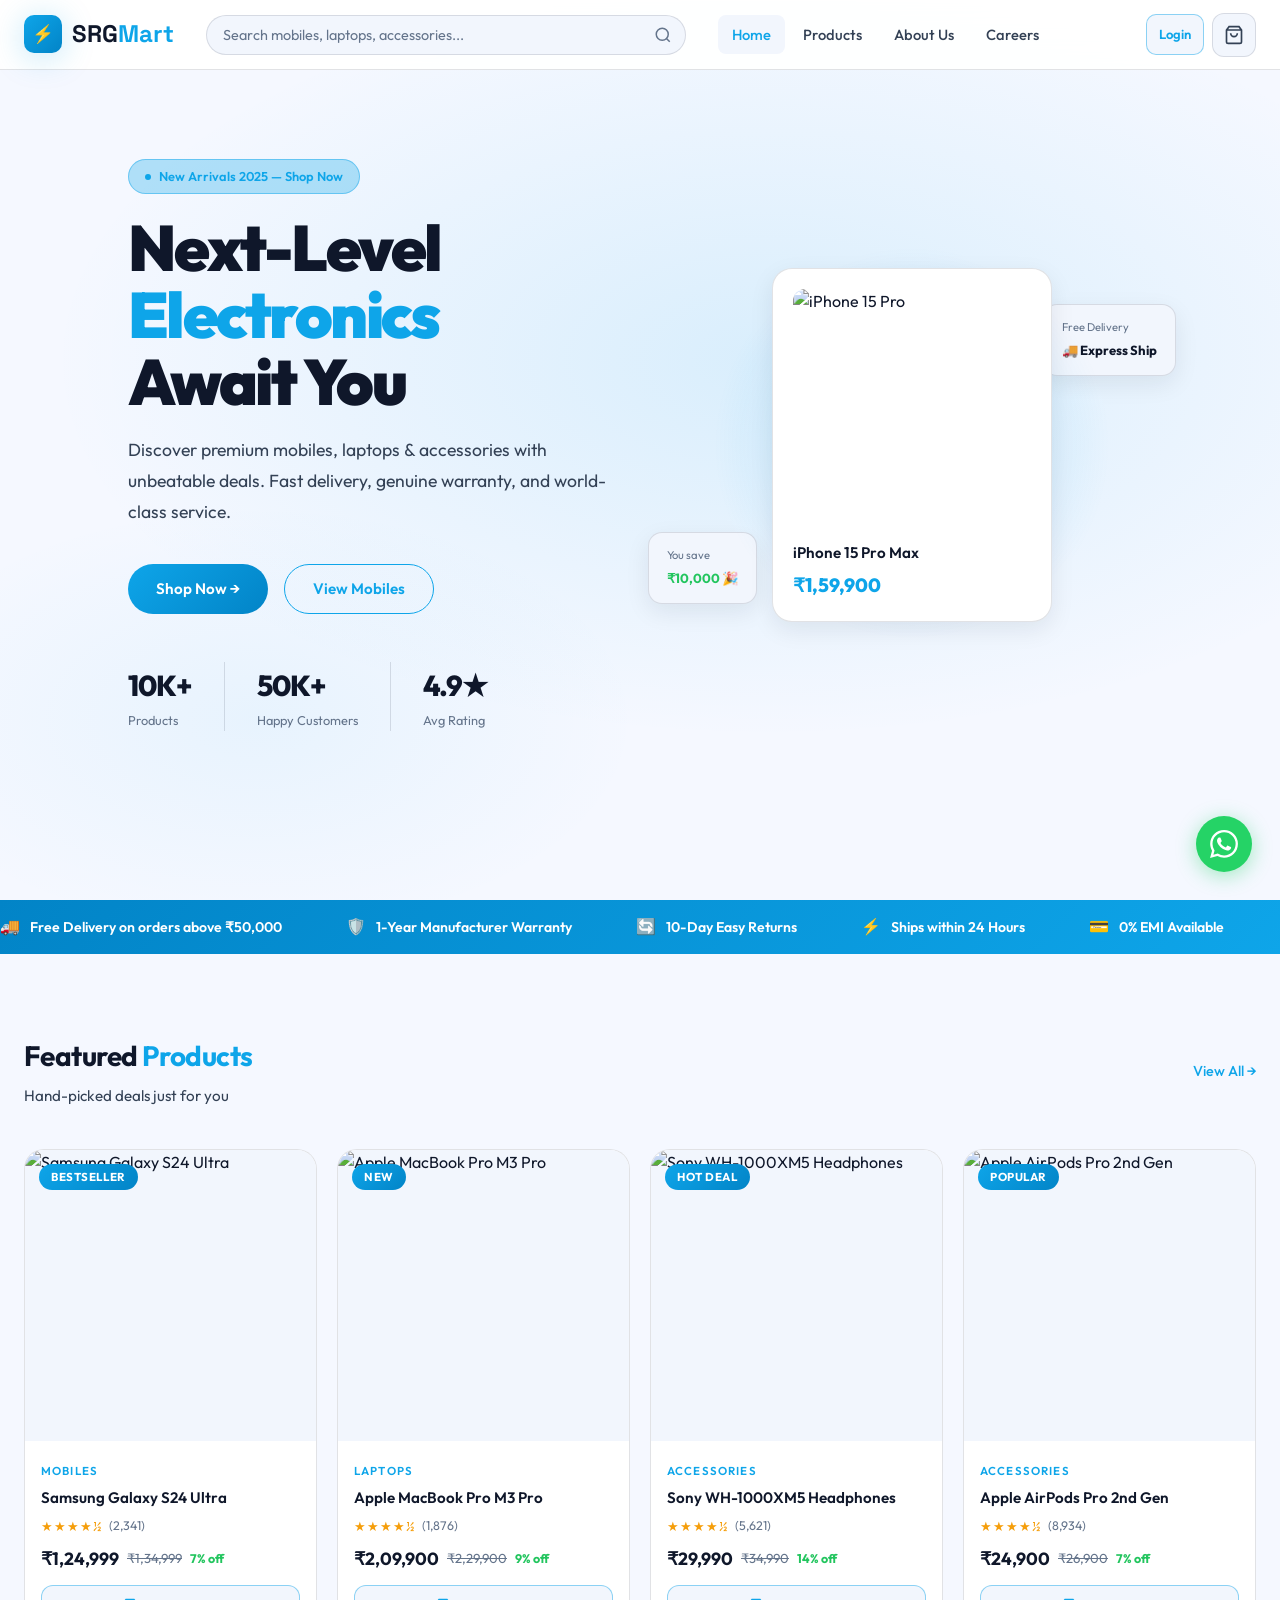
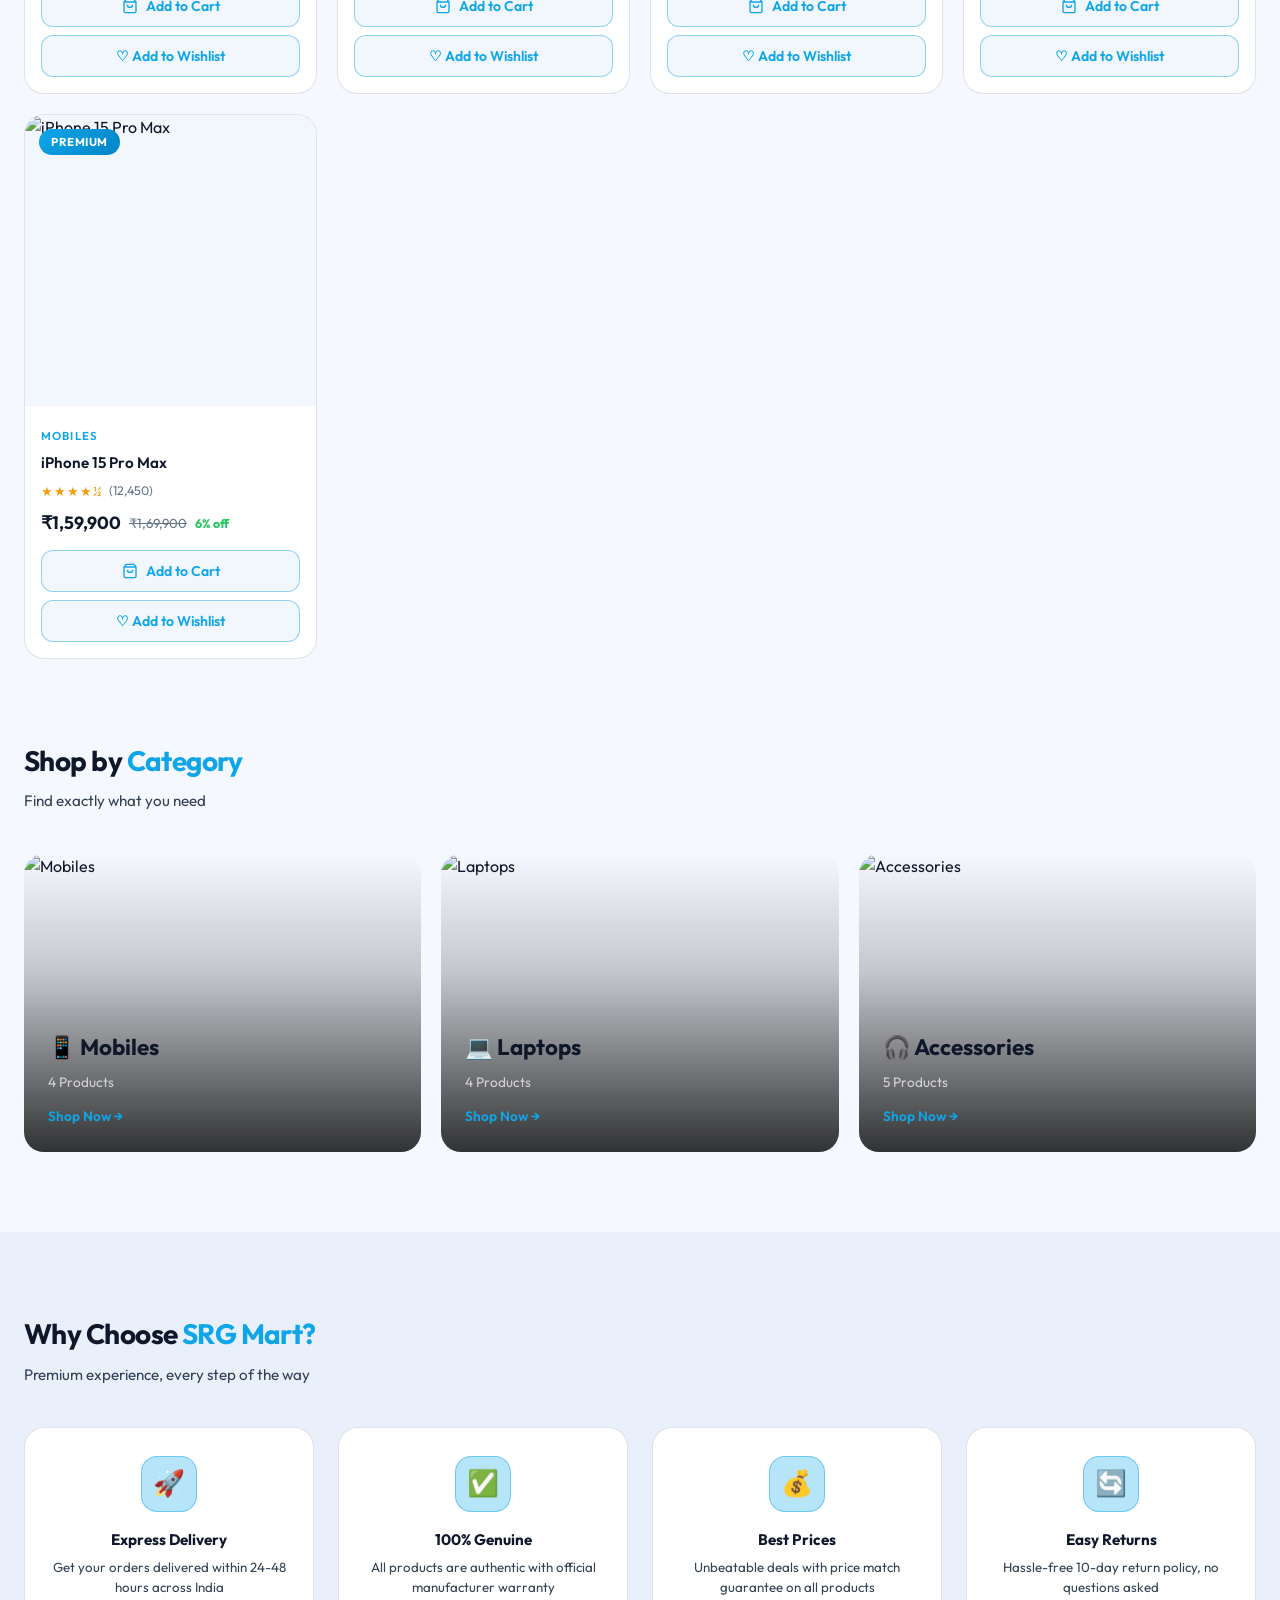
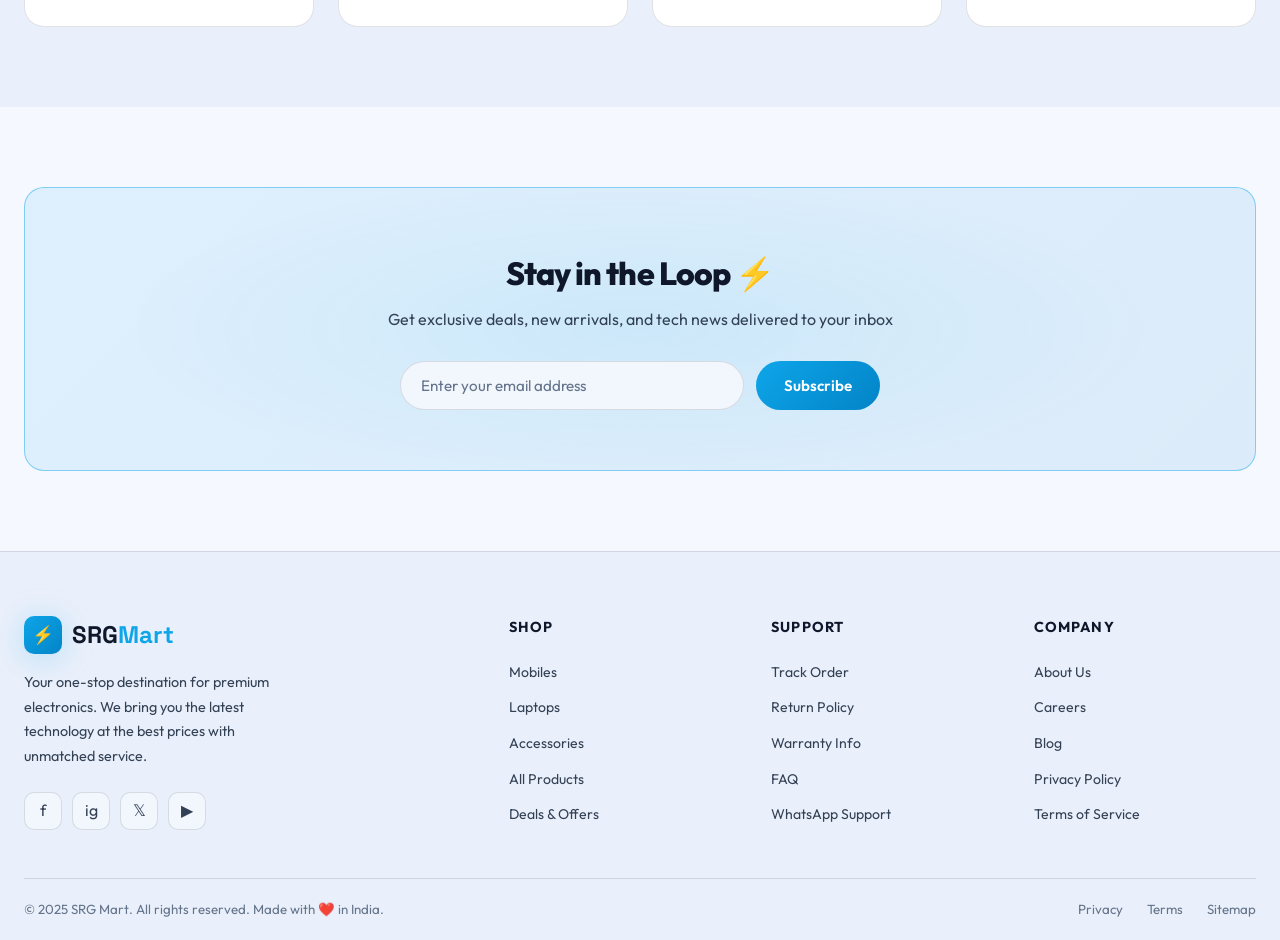
==== index.html @ 5c5db3a0 "Initial commit - SRG Mart e-commerce" ====
<!DOCTYPE html>
<html lang="en">
<head>
  <meta charset="UTF-8" />
  <meta name="viewport" content="width=device-width, initial-scale=1.0" />
  <title>SRG Mart – Premium Electronics Store</title>
  <meta name="description" content="SRG Mart: Shop the latest mobiles, laptops & accessories at unbeatable prices. Premium electronics with free delivery." />
  <link rel="stylesheet" href="css/style.css" />
  <style>
    /* ---- HOME HERO ---- */
    .hero {
      min-height: 100vh;
      display: flex;
      align-items: center;
      position: relative;
      overflow: hidden;
      background: var(--bg-primary);
    }

    .hero-bg {
      position: absolute;
      inset: 0;
      background:
        radial-gradient(ellipse 80% 60% at 60% 40%, rgba(14,165,233,0.12) 0%, transparent 70%),
        radial-gradient(ellipse 50% 40% at 20% 80%, rgba(14,165,233,0.06) 0%, transparent 60%);
    }

    .hero-grid {
      position: absolute;
      inset: 0;
      background-image:
        linear-gradient(rgba(255,255,255,0.02) 1px, transparent 1px),
        linear-gradient(90deg, rgba(255,255,255,0.02) 1px, transparent 1px);
      background-size: 60px 60px;
      mask-image: radial-gradient(ellipse 80% 80% at 50% 50%, black 40%, transparent 100%);
    }

    .hero-content {
      position: relative;
      z-index: 2;
      display: grid;
      grid-template-columns: 1fr 1fr;
      gap: 64px;
      align-items: center;
      padding: var(--nav-height) 0 80px;
    }

    .hero-eyebrow {
      display: inline-flex;
      align-items: center;
      gap: 8px;
      padding: 6px 16px;
      background: var(--accent-glow);
      border: 1px solid var(--border-hover);
      border-radius: 50px;
      font-size: 0.8rem;
      font-weight: 600;
      color: var(--accent);
      margin-bottom: 20px;
      animation: fadeUp 0.6s ease both;
    }

    .hero-eyebrow .dot {
      width: 6px; height: 6px;
      border-radius: 50%;
      background: var(--accent);
      animation: blink 1.5s infinite;
    }

    @keyframes blink {
      0%, 100% { opacity: 1; }
      50% { opacity: 0.3; }
    }

    .hero-title {
      font-size: clamp(2.5rem, 5vw, 4rem);
      font-weight: 900;
      letter-spacing: -0.04em;
      line-height: 1.05;
      margin-bottom: 20px;
      animation: fadeUp 0.6s 0.1s ease both;
    }

    .hero-title .line2 { display: block; color: var(--accent); }

    .hero-description {
      font-size: 1.1rem;
      color: var(--text-secondary);
      line-height: 1.75;
      margin-bottom: 36px;
      max-width: 480px;
      animation: fadeUp 0.6s 0.2s ease both;
    }

    .hero-actions {
      display: flex;
      gap: 16px;
      flex-wrap: wrap;
      animation: fadeUp 0.6s 0.3s ease both;
    }

    .hero-stats {
      display: flex;
      gap: 32px;
      margin-top: 48px;
      animation: fadeUp 0.6s 0.4s ease both;
    }

    .stat { display: flex; flex-direction: column; gap: 2px; }

    .stat-num {
      font-size: 1.8rem;
      font-weight: 800;
      letter-spacing: -0.03em;
      color: var(--text-primary);
    }

    .stat-label { font-size: 0.8rem; color: var(--text-muted); }

    .stat-divider { width: 1px; background: var(--border); }

    /* Hero Visual */
    .hero-visual {
      position: relative;
      display: flex;
      align-items: center;
      justify-content: center;
      animation: fadeUp 0.7s 0.2s ease both;
    }

    .hero-float-card {
      background: var(--bg-card);
      border: 1px solid var(--border);
      border-radius: 20px;
      padding: 20px;
      width: 280px;
      box-shadow: var(--shadow);
      position: relative;
      z-index: 2;
      animation: float 4s ease-in-out infinite;
    }

    @keyframes float {
      0%, 100% { transform: translateY(0); }
      50% { transform: translateY(-12px); }
    }

    .hero-float-card img {
      width: 100%;
      aspect-ratio: 1;
      object-fit: cover;
      border-radius: 12px;
      margin-bottom: 14px;
    }

    .hero-float-card h4 { font-size: 0.95rem; font-weight: 600; margin-bottom: 4px; }
    .hero-float-card .price { font-size: 1.2rem; font-weight: 800; color: var(--accent); }

    .hero-side-card {
      position: absolute;
      background: var(--bg-elevated);
      border: 1px solid var(--border);
      border-radius: 14px;
      padding: 14px 18px;
      font-size: 0.82rem;
      box-shadow: var(--shadow);
      animation: float2 5s ease-in-out infinite;
    }

    @keyframes float2 {
      0%, 100% { transform: translateY(0) rotate(-2deg); }
      50% { transform: translateY(-8px) rotate(-2deg); }
    }

    .hero-side-card.top-right {
      top: 10%;
      right: -24px;
      animation-delay: -2s;
    }

    .hero-side-card.bottom-left {
      bottom: 5%;
      left: -24px;
      animation-delay: -3.5s;
      animation-name: float3;
    }

    @keyframes float3 {
      0%, 100% { transform: translateY(0) rotate(2deg); }
      50% { transform: translateY(-10px) rotate(2deg); }
    }

    .side-card-label { color: var(--text-muted); font-size: 0.7rem; margin-bottom: 3px; }
    .side-card-value { font-weight: 700; color: var(--text-primary); }
    .side-card-value.green { color: var(--success); }

    .hero-glow {
      position: absolute;
      width: 400px; height: 400px;
      border-radius: 50%;
      background: radial-gradient(circle, rgba(14,165,233,0.2) 0%, transparent 70%);
      z-index: 1;
    }

    /* ---- PROMO STRIP ---- */
    .promo-strip {
      background: linear-gradient(135deg, var(--accent-dark), var(--accent));
      padding: 14px 0;
      overflow: hidden;
    }

    .promo-track {
      display: flex;
      gap: 64px;
      width: max-content;
      animation: scroll-promo 25s linear infinite;
    }

    @keyframes scroll-promo {
      from { transform: translateX(0); }
      to { transform: translateX(-50%); }
    }

    .promo-item {
      display: flex;
      align-items: center;
      gap: 10px;
      font-size: 0.88rem;
      font-weight: 600;
      color: #fff;
      white-space: nowrap;
    }

    .promo-item .icon { font-size: 1rem; }

    /* ---- CATEGORIES ---- */
    .categories-grid {
      display: grid;
      grid-template-columns: repeat(3, 1fr);
      gap: 20px;
    }

    .cat-card {
      position: relative;
      border-radius: var(--radius-lg);
      overflow: hidden;
      aspect-ratio: 4/3;
      cursor: pointer;
      transition: var(--transition);
    }

    .cat-card:hover { transform: translateY(-4px); box-shadow: var(--shadow-accent); }

    .cat-card img {
      width: 100%; height: 100%;
      object-fit: cover;
      transition: transform 0.6s ease;
    }

    .cat-card:hover img { transform: scale(1.06); }

    .cat-overlay {
      position: absolute;
      inset: 0;
      background: linear-gradient(to top, rgba(0,0,0,0.8) 0%, rgba(0,0,0,0.2) 60%, transparent 100%);
      display: flex;
      flex-direction: column;
      justify-content: flex-end;
      padding: 24px;
    }

    .cat-name {
      font-size: 1.4rem;
      font-weight: 700;
      margin-bottom: 6px;
    }

    .cat-count {
      font-size: 0.85rem;
      color: rgba(255,255,255,0.7);
      margin-bottom: 12px;
    }

    .cat-link {
      display: inline-flex;
      align-items: center;
      gap: 6px;
      font-size: 0.85rem;
      font-weight: 600;
      color: var(--accent);
    }

    /* ---- WHY CHOOSE US ---- */
    .why-section { background: var(--bg-secondary); }

    .features-grid {
      display: grid;
      grid-template-columns: repeat(4, 1fr);
      gap: 24px;
    }

    .feature-card {
      padding: 28px 24px;
      background: var(--bg-card);
      border: 1px solid var(--border);
      border-radius: var(--radius-lg);
      transition: var(--transition);
      text-align: center;
    }

    .feature-card:hover {
      border-color: var(--border-hover);
      transform: translateY(-4px);
    }

    .feature-icon {
      width: 56px; height: 56px;
      background: var(--accent-glow);
      border: 1px solid var(--border-hover);
      border-radius: 16px;
      display: flex; align-items: center; justify-content: center;
      font-size: 1.6rem;
      margin: 0 auto 16px;
    }

    .feature-title {
      font-size: 0.95rem;
      font-weight: 700;
      margin-bottom: 6px;
    }

    .feature-desc {
      font-size: 0.83rem;
      color: var(--text-secondary);
      line-height: 1.5;
    }

    /* ---- NEWSLETTER ---- */
    .newsletter-section {
      background: linear-gradient(135deg, rgba(14,165,233,0.1) 0%, rgba(2,132,199,0.1) 100%);
      border: 1px solid var(--border-hover);
      border-radius: var(--radius-lg);
      padding: 60px 40px;
      text-align: center;
      position: relative;
      overflow: hidden;
    }

    .newsletter-bg {
      position: absolute;
      inset: 0;
      background: radial-gradient(ellipse 60% 80% at 50% 50%, rgba(14,165,233,0.08) 0%, transparent 70%);
    }

    .newsletter-section h2 {
      font-size: 2rem;
      font-weight: 800;
      letter-spacing: -0.03em;
      margin-bottom: 8px;
      position: relative;
    }

    .newsletter-section p {
      color: var(--text-secondary);
      margin-bottom: 28px;
      position: relative;
    }

    .newsletter-form {
      display: flex;
      gap: 12px;
      max-width: 480px;
      margin: 0 auto;
      position: relative;
    }

    .newsletter-form input {
      flex: 1;
      padding: 14px 20px;
      background: var(--bg-elevated);
      border: 1px solid var(--border);
      border-radius: 50px;
      color: var(--text-primary);
      font-size: 0.95rem;
      transition: border-color var(--transition);
    }

    .newsletter-form input:focus {
      outline: none;
      border-color: var(--accent);
    }

    .newsletter-form input::placeholder { color: var(--text-muted); }

    @media (max-width: 900px) {
      .hero-content { grid-template-columns: 1fr; gap: 48px; text-align: center; }
      .hero-description { margin-inline: auto; }
      .hero-actions { justify-content: center; }
      .hero-stats { justify-content: center; }
      .hero-visual { order: -1; }
      .categories-grid { grid-template-columns: 1fr 1fr; }
      .features-grid { grid-template-columns: 1fr 1fr; }
    }

    @media (max-width: 600px) {
      .categories-grid { grid-template-columns: 1fr; }
      .features-grid { grid-template-columns: 1fr; }
      .newsletter-form { flex-direction: column; }
      .hero-side-card { display: none; }
    }
  </style>
</head>
<body>

  <!-- NAVBAR -->
  <nav class="navbar" id="navbar">
    <div class="nav-container">
      <a href="index.html" class="nav-brand">
        <div class="brand-icon">⚡</div>
        <span class="brand-name">SRG<span>Mart</span></span>
      </a>
      <div class="nav-search">
        <input type="text" placeholder="Search mobiles, laptops, accessories..." id="search-input" />
        <button class="search-btn">
          <svg width="18" height="18" fill="none" stroke="currentColor" stroke-width="2" viewBox="0 0 24 24"><circle cx="11" cy="11" r="8"/><path d="m21 21-4.35-4.35"/></svg>
        </button>
      </div>
      <nav class="nav-menu" id="nav-menu">
        <a href="index.html" class="nav-link active">Home</a>
        <a href="pages/products.html" class="nav-link">Products</a>
        <a href="pages/about.html" class="nav-link">About Us</a>
        <a href="pages/careers.html" class="nav-link">Careers</a>
      </nav>
      <div class="nav-actions">
        <a href="pages/cart.html" class="cart-icon-wrap" title="Cart">
          <svg width="20" height="20" fill="none" stroke="currentColor" stroke-width="2" viewBox="0 0 24 24"><path d="M6 2L3 6v14a2 2 0 002 2h14a2 2 0 002-2V6l-3-4zM3 6h18M16 10a4 4 0 01-8 0"/></svg>
          <span class="cart-badge">0</span>
        </a>
        <button class="mobile-menu-toggle" id="menu-toggle">
          <span></span><span></span><span></span>
        </button>
      </div>
    </div>
  </nav>

  <main>
    <!-- HERO -->
    <section class="hero">
      <div class="hero-bg"></div>
      <div class="hero-grid"></div>
      <div class="container">
        <div class="hero-content">
          <div class="hero-left">
            <div class="hero-eyebrow">
              <div class="dot"></div>
              New Arrivals 2025 — Shop Now
            </div>
            <h1 class="hero-title">
              Next-Level
              <span class="line2">Electronics</span>
              Await You
            </h1>
            <p class="hero-description">
              Discover premium mobiles, laptops & accessories with unbeatable deals. Fast delivery, genuine warranty, and world-class service.
            </p>
            <div class="hero-actions">
              <a href="pages/products.html" class="btn-primary">
                Shop Now →
              </a>
              <a href="pages/products.html?category=mobiles" class="btn-secondary">
                View Mobiles
              </a>
            </div>
            <div class="hero-stats">
              <div class="stat">
                <span class="stat-num">10K+</span>
                <span class="stat-label">Products</span>
              </div>
              <div class="stat-divider"></div>
              <div class="stat">
                <span class="stat-num">50K+</span>
                <span class="stat-label">Happy Customers</span>
              </div>
              <div class="stat-divider"></div>
              <div class="stat">
                <span class="stat-num">4.9★</span>
                <span class="stat-label">Avg Rating</span>
              </div>
            </div>
          </div>
          <div class="hero-visual">
            <div class="hero-glow"></div>
            <div class="hero-float-card">
              <img src="https://images.unsplash.com/photo-1695048133142-1a20484d2569?w=400&q=80" alt="iPhone 15 Pro" />
              <h4>iPhone 15 Pro Max</h4>
              <div class="price">₹1,59,900</div>
            </div>
            <div class="hero-side-card top-right">
              <div class="side-card-label">Free Delivery</div>
              <div class="side-card-value">🚚 Express Ship</div>
            </div>
            <div class="hero-side-card bottom-left">
              <div class="side-card-label">You save</div>
              <div class="side-card-value green">₹10,000 🎉</div>
            </div>
          </div>
        </div>
      </div>
    </section>

    <!-- PROMO STRIP -->
    <div class="promo-strip">
      <div class="promo-track">
        <div class="promo-item"><span class="icon">🚚</span> Free Delivery on orders above ₹50,000</div>
        <div class="promo-item"><span class="icon">🛡️</span> 1-Year Manufacturer Warranty</div>
        <div class="promo-item"><span class="icon">🔄</span> 10-Day Easy Returns</div>
        <div class="promo-item"><span class="icon">⚡</span> Ships within 24 Hours</div>
        <div class="promo-item"><span class="icon">💳</span> 0% EMI Available</div>
        <div class="promo-item"><span class="icon">🔒</span> 100% Secure Payments</div>
        <!-- Repeated for seamless scroll -->
        <div class="promo-item"><span class="icon">🚚</span> Free Delivery on orders above ₹50,000</div>
        <div class="promo-item"><span class="icon">🛡️</span> 1-Year Manufacturer Warranty</div>
        <div class="promo-item"><span class="icon">🔄</span> 10-Day Easy Returns</div>
        <div class="promo-item"><span class="icon">⚡</span> Ships within 24 Hours</div>
        <div class="promo-item"><span class="icon">💳</span> 0% EMI Available</div>
        <div class="promo-item"><span class="icon">🔒</span> 100% Secure Payments</div>
      </div>
    </div>

    <!-- FEATURED PRODUCTS -->
    <section class="section">
      <div class="container">
        <div class="section-header">
          <div>
            <h2 class="section-title">Featured <span class="highlight">Products</span></h2>
            <p class="section-subtitle">Hand-picked deals just for you</p>
          </div>
          <a href="pages/products.html" class="view-all-link">View All →</a>
        </div>
        <div class="products-grid" id="featured-products"></div>
      </div>
    </section>

    <!-- CATEGORIES -->
    <section class="section" style="padding-top: 0;">
      <div class="container">
        <div class="section-header">
          <div>
            <h2 class="section-title">Shop by <span class="highlight">Category</span></h2>
            <p class="section-subtitle">Find exactly what you need</p>
          </div>
        </div>
        <div class="categories-grid">
          <a href="pages/products.html?category=mobiles" class="cat-card">
            <img src="https://images.unsplash.com/photo-1511707171634-5f897ff02aa9?w=600&q=80" alt="Mobiles" />
            <div class="cat-overlay">
              <div class="cat-name">📱 Mobiles</div>
              <div class="cat-count">4 Products</div>
              <span class="cat-link">Shop Now →</span>
            </div>
          </a>
          <a href="pages/products.html?category=laptops" class="cat-card">
            <img src="https://images.unsplash.com/photo-1496181133206-80ce9b88a853?w=600&q=80" alt="Laptops" />
            <div class="cat-overlay">
              <div class="cat-name">💻 Laptops</div>
              <div class="cat-count">4 Products</div>
              <span class="cat-link">Shop Now →</span>
            </div>
          </a>
          <a href="pages/products.html?category=accessories" class="cat-card">
            <img src="https://images.unsplash.com/photo-1505740420928-5e560c06d30e?w=600&q=80" alt="Accessories" />
            <div class="cat-overlay">
              <div class="cat-name">🎧 Accessories</div>
              <div class="cat-count">5 Products</div>
              <span class="cat-link">Shop Now →</span>
            </div>
          </a>
        </div>
      </div>
    </section>

    <!-- WHY CHOOSE US -->
    <section class="section why-section">
      <div class="container">
        <div class="section-header">
          <div>
            <h2 class="section-title">Why Choose <span class="highlight">SRG Mart?</span></h2>
            <p class="section-subtitle">Premium experience, every step of the way</p>
          </div>
        </div>
        <div class="features-grid">
          <div class="feature-card">
            <div class="feature-icon">🚀</div>
            <div class="feature-title">Express Delivery</div>
            <div class="feature-desc">Get your orders delivered within 24-48 hours across India</div>
          </div>
          <div class="feature-card">
            <div class="feature-icon">✅</div>
            <div class="feature-title">100% Genuine</div>
            <div class="feature-desc">All products are authentic with official manufacturer warranty</div>
          </div>
          <div class="feature-card">
            <div class="feature-icon">💰</div>
            <div class="feature-title">Best Prices</div>
            <div class="feature-desc">Unbeatable deals with price match guarantee on all products</div>
          </div>
          <div class="feature-card">
            <div class="feature-icon">🔄</div>
            <div class="feature-title">Easy Returns</div>
            <div class="feature-desc">Hassle-free 10-day return policy, no questions asked</div>
          </div>
        </div>
      </div>
    </section>

    <!-- NEWSLETTER -->
    <section class="section" style="padding-bottom: 40px;">
      <div class="container">
        <div class="newsletter-section">
          <div class="newsletter-bg"></div>
          <h2>Stay in the Loop ⚡</h2>
          <p>Get exclusive deals, new arrivals, and tech news delivered to your inbox</p>
          <form class="newsletter-form" onsubmit="handleNewsletter(event)">
            <input type="email" placeholder="Enter your email address" required />
            <button type="submit" class="btn-primary">Subscribe</button>
          </form>
        </div>
      </div>
    </section>
  </main>

  <!-- FOOTER -->
  <footer class="footer">
    <div class="container">
      <div class="footer-grid">
        <div class="footer-brand">
          <a href="index.html" class="nav-brand">
            <div class="brand-icon">⚡</div>
            <span class="brand-name">SRG<span>Mart</span></span>
          </a>
          <p>Your one-stop destination for premium electronics. We bring you the latest technology at the best prices with unmatched service.</p>
          <div class="footer-social">
            <a href="#" class="social-link" title="Facebook">f</a>
            <a href="#" class="social-link" title="Instagram">ig</a>
            <a href="#" class="social-link" title="Twitter">𝕏</a>
            <a href="#" class="social-link" title="YouTube">▶</a>
          </div>
        </div>
        <div class="footer-col">
          <h4>Shop</h4>
          <ul>
            <li><a href="pages/products.html?category=mobiles">Mobiles</a></li>
            <li><a href="pages/products.html?category=laptops">Laptops</a></li>
            <li><a href="pages/products.html?category=accessories">Accessories</a></li>
            <li><a href="pages/products.html">All Products</a></li>
            <li><a href="#">Deals & Offers</a></li>
          </ul>
        </div>
        <div class="footer-col">
          <h4>Support</h4>
          <ul>
            <li><a href="#">Track Order</a></li>
            <li><a href="#">Return Policy</a></li>
            <li><a href="#">Warranty Info</a></li>
            <li><a href="#">FAQ</a></li>
            <li><a href="https://wa.me/919876543210" target="_blank">WhatsApp Support</a></li>
          </ul>
        </div>
        <div class="footer-col">
          <h4>Company</h4>
          <ul>
            <li><a href="#">About Us</a></li>
            <li><a href="#">Careers</a></li>
            <li><a href="#">Blog</a></li>
            <li><a href="#">Privacy Policy</a></li>
            <li><a href="#">Terms of Service</a></li>
          </ul>
        </div>
      </div>
    </div>
    <div class="container">
      <div class="footer-bottom">
        <p>© 2025 SRG Mart. All rights reserved. Made with ❤️ in India.</p>
        <div class="footer-bottom-links">
          <a href="#">Privacy</a>
          <a href="#">Terms</a>
          <a href="#">Sitemap</a>
        </div>
      </div>
    </div>
  </footer>

  <!-- WhatsApp Button -->
  <a href="https://wa.me/6265660387?text=Hi! I need help with SRG Mart" class="whatsapp-btn" target="_blank" title="Chat on WhatsApp">
    <svg width="28" height="28" fill="white" viewBox="0 0 24 24"><path d="M17.472 14.382c-.297-.149-1.758-.867-2.03-.967-.273-.099-.471-.148-.67.15-.197.297-.767.966-.94 1.164-.173.199-.347.223-.644.075-.297-.15-1.255-.463-2.39-1.475-.883-.788-1.48-1.761-1.653-2.059-.173-.297-.018-.458.13-.606.134-.133.298-.347.446-.52.149-.174.198-.298.298-.497.099-.198.05-.371-.025-.52-.075-.149-.669-1.612-.916-2.207-.242-.579-.487-.5-.669-.51-.173-.008-.371-.01-.57-.01-.198 0-.52.074-.792.372-.272.297-1.04 1.016-1.04 2.479 0 1.462 1.065 2.875 1.213 3.074.149.198 2.096 3.2 5.077 4.487.709.306 1.262.489 1.694.625.712.227 1.36.195 1.871.118.571-.085 1.758-.719 2.006-1.413.248-.694.248-1.289.173-1.413-.074-.124-.272-.198-.57-.347m-5.421 7.403h-.004a9.87 9.87 0 01-5.031-1.378l-.361-.214-3.741.982.998-3.648-.235-.374a9.86 9.86 0 01-1.51-5.26c.001-5.45 4.436-9.884 9.888-9.884 2.64 0 5.122 1.03 6.988 2.898a9.825 9.825 0 012.893 6.994c-.003 5.45-4.437 9.884-9.885 9.884m8.413-18.297A11.815 11.815 0 0012.05 0C5.495 0 .16 5.335.157 11.892c0 2.096.547 4.142 1.588 5.945L.057 24l6.305-1.654a11.882 11.882 0 005.683 1.448h.005c6.554 0 11.89-5.335 11.893-11.893a11.821 11.821 0 00-3.48-8.413z"/></svg>
  </a>

  <script src="js/main.js"></script>
  <script src="js/cart.js"></script>
  <script>
    // Render featured products
    document.addEventListener("DOMContentLoaded", () => {
      const grid = document.getElementById("featured-products");
      const featured = getFeaturedProducts();
      grid.innerHTML = featured.map(p => renderProductCard(p)).join("");
      grid.querySelectorAll(".product-card").forEach((card, i) => {
        card.style.animationDelay = `${i * 0.08}s`;
        card.classList.add("card-animate");
      });
    });

    // Navbar scroll effect
    window.addEventListener("scroll", () => {
      document.getElementById("navbar").classList.toggle("scrolled", window.scrollY > 20);
    });

    // Newsletter
    function handleNewsletter(e) {
      e.preventDefault();
      showToast("Thanks for subscribing! 🎉");
      e.target.reset();
    }

    // Search redirect
    document.getElementById("search-input").addEventListener("keydown", (e) => {
      if (e.key === "Enter" && e.target.value.trim()) {
        window.location.href = `pages/products.html`;
      }
    });
  </script>
</body>
</html>
---- css/style.css ----
/* =============================================
   SRG MART - Main Stylesheet
   ============================================= */

@import url('https://fonts.googleapis.com/css2?family=Outfit:wght@300;400;500;600;700;800;900&family=Space+Grotesk:wght@400;500;600;700&display=swap');

:root {
  --bg-primary: #f5f8ff;
  --bg-secondary: #eaf0fb;
  --bg-card: #ffffff;
  --bg-elevated: #f2f6fd;
  --accent: #0ea5e9;
  --accent-glow: rgba(14, 165, 233, 0.3);
  --accent-hover: #38bdf8;
  --accent-dark: #0284c7;
  --text-primary: #0f172a;
  --text-secondary: #334155;
  --text-muted: #64748b;
  --border: rgba(15, 23, 42, 0.12);
  --border-hover: rgba(14, 165, 233, 0.45);
  --success: #22c55e;
  --danger: #ef4444;
  --warning: #f59e0b;
  --radius: 12px;
  --radius-lg: 20px;
  --shadow: 0 8px 24px rgba(15, 23, 42, 0.08);
  --shadow-accent: 0 4px 32px rgba(14,165,233,0.25);
  --font-main: 'Outfit', sans-serif;
  --font-alt: 'Space Grotesk', sans-serif;
  --nav-height: 70px;
  --transition: 0.25s cubic-bezier(0.4, 0, 0.2, 1);
}

*, *::before, *::after { box-sizing: border-box; margin: 0; padding: 0; }

html { scroll-behavior: smooth; font-size: 16px; }

body {
  font-family: var(--font-main);
  background: var(--bg-primary);
  color: var(--text-primary);
  line-height: 1.6;
  min-height: 100vh;
  overflow-x: hidden;
}

a { color: inherit; text-decoration: none; }
img { max-width: 100%; display: block; }
button { cursor: pointer; font-family: inherit; border: none; outline: none; }
input, select, textarea { font-family: inherit; }
ul { list-style: none; }

/* ---- Scrollbar ---- */
::-webkit-scrollbar { width: 6px; }
::-webkit-scrollbar-track { background: var(--bg-primary); }
::-webkit-scrollbar-thumb { background: var(--accent-dark); border-radius: 3px; }

/* =============================================
   NAVBAR
   ============================================= */
.navbar {
  position: fixed;
  top: 0; left: 0; right: 0;
  height: var(--nav-height);
  background: rgba(255, 255, 255, 0.92);
  backdrop-filter: blur(20px);
  border-bottom: 1px solid var(--border);
  z-index: 1000;
  transition: var(--transition);
}

.navbar.scrolled {
  background: rgba(255, 255, 255, 0.98);
  box-shadow: 0 2px 24px rgba(15, 23, 42, 0.12);
}

.nav-container {
  max-width: 1280px;
  margin: 0 auto;
  padding: 0 24px;
  height: 100%;
  display: flex;
  align-items: center;
  gap: 32px;
}

.nav-brand {
  display: flex;
  align-items: center;
  gap: 10px;
  font-family: var(--font-alt);
  font-size: 1.5rem;
  font-weight: 700;
  color: var(--text-primary);
  white-space: nowrap;
}

.brand-icon {
  width: 38px; height: 38px;
  background: linear-gradient(135deg, var(--accent), var(--accent-dark));
  border-radius: 10px;
  display: flex; align-items: center; justify-content: center;
  font-size: 1.1rem;
  box-shadow: var(--shadow-accent);
}

.brand-name span { color: var(--accent); }

.nav-search {
  flex: 1;
  max-width: 480px;
  position: relative;
}

.nav-search input {
  width: 100%;
  padding: 10px 48px 10px 16px;
  background: var(--bg-elevated);
  border: 1px solid var(--border);
  border-radius: 50px;
  color: var(--text-primary);
  font-size: 0.9rem;
  transition: var(--transition);
}

.nav-search input:focus {
  outline: none;
  border-color: var(--accent);
  box-shadow: 0 0 0 3px var(--accent-glow);
}

.nav-search input::placeholder { color: var(--text-muted); }

.search-btn {
  position: absolute;
  right: 14px; top: 50%;
  transform: translateY(-50%);
  background: none;
  color: var(--text-muted);
  display: flex; align-items: center;
  transition: color var(--transition);
}

.search-btn:hover { color: var(--accent); }

.nav-menu {
  display: flex;
  align-items: center;
  gap: 4px;
}

.nav-link {
  padding: 8px 14px;
  border-radius: 8px;
  font-size: 0.92rem;
  font-weight: 500;
  color: var(--text-secondary);
  transition: var(--transition);
  white-space: nowrap;
}

.nav-link:hover, .nav-link.active {
  color: var(--text-primary);
  background: var(--bg-elevated);
}

.nav-link.active { color: var(--accent); }

.nav-actions {
  display: flex;
  align-items: center;
  gap: 8px;
  margin-left: auto;
}

.cart-icon-wrap {
  position: relative;
  display: flex; align-items: center; justify-content: center;
  width: 44px; height: 44px;
  background: var(--bg-elevated);
  border: 1px solid var(--border);
  border-radius: 12px;
  color: var(--text-secondary);
  transition: var(--transition);
}

.cart-icon-wrap:hover {
  border-color: var(--accent);
  color: var(--accent);
  box-shadow: 0 0 16px var(--accent-glow);
}

.admin-actions {
  display: flex;
  align-items: center;
  gap: 8px;
}

.admin-btn {
  display: inline-flex;
  align-items: center;
  justify-content: center;
  padding: 9px 12px;
  border-radius: 10px;
  font-size: 0.82rem;
  font-weight: 600;
  border: 1px solid var(--border-hover);
  background: var(--bg-elevated);
  color: var(--text-primary);
}

.admin-login-btn {
  color: var(--accent);
}

.admin-dashboard-btn {
  background: var(--accent-glow);
}

.cart-badge {
  position: absolute;
  top: -6px; right: -6px;
  width: 20px; height: 20px;
  background: var(--accent);
  color: #fff;
  font-size: 0.65rem;
  font-weight: 700;
  border-radius: 50%;
  display: none;
  align-items: center;
  justify-content: center;
  border: 2px solid var(--bg-primary);
}

.cart-bump {
  animation: bump 0.4s ease;
}

@keyframes bump {
  0%, 100% { transform: scale(1); }
  40% { transform: scale(1.2); }
}

.mobile-menu-toggle {
  display: none;
  flex-direction: column;
  gap: 5px;
  width: 40px; height: 40px;
  align-items: center; justify-content: center;
  background: var(--bg-elevated);
  border-radius: 10px;
  cursor: pointer;
  border: 1px solid var(--border);
}

.mobile-menu-toggle span {
  width: 20px; height: 2px;
  background: var(--text-primary);
  border-radius: 2px;
  transition: var(--transition);
}

.mobile-menu-toggle.open span:nth-child(1) { transform: translateY(7px) rotate(45deg); }
.mobile-menu-toggle.open span:nth-child(2) { opacity: 0; }
.mobile-menu-toggle.open span:nth-child(3) { transform: translateY(-7px) rotate(-45deg); }

/* Page offset for fixed nav */
.page-offset { padding-top: var(--nav-height); }

/* =============================================
   BUTTONS
   ============================================= */
.btn-primary {
  display: inline-flex;
  align-items: center; gap: 8px;
  padding: 12px 28px;
  background: linear-gradient(135deg, var(--accent), var(--accent-dark));
  color: #fff;
  border-radius: 50px;
  font-size: 0.95rem;
  font-weight: 600;
  transition: var(--transition);
  border: none;
  cursor: pointer;
}

.btn-primary:hover {
  transform: translateY(-2px);
  box-shadow: 0 8px 24px var(--accent-glow);
}

.btn-secondary {
  display: inline-flex;
  align-items: center; gap: 8px;
  padding: 12px 28px;
  background: transparent;
  color: var(--accent);
  border: 1.5px solid var(--accent);
  border-radius: 50px;
  font-size: 0.95rem;
  font-weight: 600;
  transition: var(--transition);
  cursor: pointer;
}

.btn-secondary:hover {
  background: var(--accent-glow);
  transform: translateY(-2px);
}

.btn-add-cart {
  display: flex;
  align-items: center; gap: 8px;
  width: 100%;
  padding: 11px 16px;
  background: var(--bg-elevated);
  color: var(--accent);
  border: 1px solid var(--border-hover);
  border-radius: var(--radius);
  font-size: 0.88rem;
  font-weight: 600;
  transition: var(--transition);
  justify-content: center;
  margin-top: 12px;
}

.btn-add-cart:hover {
  background: var(--accent);
  color: #fff;
  box-shadow: var(--shadow-accent);
  transform: translateY(-1px);
}

/* =============================================
   SECTION LAYOUT
   ============================================= */
.section { padding: 80px 0; }

.container {
  max-width: 1280px;
  margin: 0 auto;
  padding: 0 24px;
}

.section-header {
  display: flex;
  align-items: center;
  justify-content: space-between;
  margin-bottom: 40px;
}

.section-title {
  font-size: 1.75rem;
  font-weight: 700;
  letter-spacing: -0.02em;
}

.section-title .highlight { color: var(--accent); }

.section-subtitle {
  color: var(--text-secondary);
  font-size: 0.95rem;
  margin-top: 6px;
}

.view-all-link {
  font-size: 0.9rem;
  color: var(--accent);
  font-weight: 500;
  display: flex;
  align-items: center; gap: 4px;
  transition: gap var(--transition);
}

.view-all-link:hover { gap: 8px; }

/* =============================================
   PRODUCT CARDS
   ============================================= */
.products-grid {
  display: grid;
  grid-template-columns: repeat(auto-fill, minmax(240px, 1fr));
  gap: 20px;
}

.product-card {
  background: var(--bg-card);
  border: 1px solid var(--border);
  border-radius: var(--radius-lg);
  overflow: hidden;
  transition: var(--transition);
  position: relative;
}

.product-card:hover {
  border-color: var(--border-hover);
  transform: translateY(-4px);
  box-shadow: var(--shadow-accent);
}

.card-animate {
  animation: fadeUp 0.5s ease both;
}

@keyframes fadeUp {
  from { opacity: 0; transform: translateY(24px); }
  to { opacity: 1; transform: translateY(0); }
}

.product-badge {
  position: absolute;
  top: 14px; left: 14px;
  z-index: 2;
  padding: 4px 12px;
  background: linear-gradient(135deg, var(--accent), var(--accent-dark));
  color: #fff;
  font-size: 0.72rem;
  font-weight: 700;
  border-radius: 50px;
  letter-spacing: 0.05em;
  text-transform: uppercase;
}

.product-img-wrap {
  position: relative;
  aspect-ratio: 1;
  overflow: hidden;
  background: var(--bg-elevated);
}

.product-img-wrap img {
  width: 100%; height: 100%;
  object-fit: cover;
  transition: transform 0.5s ease;
}

.product-card:hover .product-img-wrap img { transform: scale(1.06); }

.product-overlay {
  position: absolute;
  inset: 0;
  background: rgba(15, 23, 42, 0.25);
  display: flex; align-items: center; justify-content: center;
  opacity: 0;
  transition: var(--transition);
}

.product-card:hover .product-overlay { opacity: 1; }

.btn-quick-view {
  padding: 10px 22px;
  background: #0f172a;
  color: #fff;
  border-radius: 50px;
  font-size: 0.85rem;
  font-weight: 700;
  transform: translateY(10px);
  transition: var(--transition);
}

.product-card:hover .btn-quick-view { transform: translateY(0); }

.product-info {
  padding: 16px;
}

.product-category {
  font-size: 0.72rem;
  text-transform: uppercase;
  letter-spacing: 0.1em;
  color: var(--accent);
  font-weight: 600;
}

.product-name {
  font-size: 0.95rem;
  font-weight: 600;
  margin: 6px 0 8px;
  line-height: 1.3;
  color: var(--text-primary);
}

.product-name a:hover { color: var(--accent); }

.product-rating {
  display: flex;
  align-items: center;
  gap: 6px;
  margin-bottom: 8px;
}

.stars { color: #f59e0b; font-size: 0.8rem; letter-spacing: 1px; }
.review-count { color: var(--text-muted); font-size: 0.78rem; }

.product-pricing {
  display: flex;
  align-items: center;
  gap: 8px;
  flex-wrap: wrap;
}

.price-current {
  font-size: 1.1rem;
  font-weight: 700;
  color: var(--text-primary);
}

.price-original {
  font-size: 0.82rem;
  color: var(--text-muted);
  text-decoration: line-through;
}

.price-discount {
  font-size: 0.78rem;
  font-weight: 700;
  color: var(--success);
}

/* =============================================
   FOOTER
   ============================================= */
.footer {
  background: var(--bg-secondary);
  border-top: 1px solid var(--border);
  padding: 64px 0 0;
  margin-top: 40px;
}

.footer-grid {
  display: grid;
  grid-template-columns: 2fr 1fr 1fr 1fr;
  gap: 40px;
  padding-bottom: 48px;
}

.footer-brand p {
  color: var(--text-secondary);
  font-size: 0.9rem;
  margin: 16px 0 24px;
  max-width: 280px;
  line-height: 1.7;
}

.footer-social {
  display: flex;
  gap: 10px;
}

.social-link {
  width: 38px; height: 38px;
  background: var(--bg-elevated);
  border: 1px solid var(--border);
  border-radius: 10px;
  display: flex; align-items: center; justify-content: center;
  color: var(--text-secondary);
  font-size: 1rem;
  transition: var(--transition);
}

.social-link:hover {
  border-color: var(--accent);
  color: var(--accent);
  background: var(--accent-glow);
}

.footer-col h4 {
  font-size: 0.9rem;
  font-weight: 700;
  text-transform: uppercase;
  letter-spacing: 0.08em;
  color: var(--text-primary);
  margin-bottom: 20px;
}

.footer-col ul { display: flex; flex-direction: column; gap: 10px; }

.footer-col ul li a {
  color: var(--text-secondary);
  font-size: 0.88rem;
  transition: color var(--transition);
}

.footer-col ul li a:hover { color: var(--accent); }

.footer-bottom {
  border-top: 1px solid var(--border);
  padding: 20px 0;
  display: flex;
  align-items: center;
  justify-content: space-between;
  flex-wrap: wrap;
  gap: 12px;
}

.footer-bottom p { color: var(--text-muted); font-size: 0.83rem; }

.footer-bottom-links {
  display: flex;
  gap: 24px;
}

.footer-bottom-links a {
  color: var(--text-muted);
  font-size: 0.83rem;
  transition: color var(--transition);
}

.footer-bottom-links a:hover { color: var(--text-secondary); }

/* =============================================
   WHATSAPP BUTTON
   ============================================= */
.whatsapp-btn {
  position: fixed;
  bottom: 28px;
  right: 28px;
  width: 56px; height: 56px;
  background: #25D366;
  border-radius: 50%;
  display: flex; align-items: center; justify-content: center;
  box-shadow: 0 4px 20px rgba(37, 211, 102, 0.4);
  z-index: 999;
  transition: var(--transition);
  animation: pulse-wa 2s infinite;
}

.whatsapp-btn:hover {
  transform: scale(1.1);
  box-shadow: 0 6px 28px rgba(37, 211, 102, 0.6);
  animation: none;
}

@keyframes pulse-wa {
  0%, 100% { box-shadow: 0 4px 20px rgba(37, 211, 102, 0.4); }
  50% { box-shadow: 0 4px 30px rgba(37, 211, 102, 0.7); }
}

/* =============================================
   TOAST
   ============================================= */
.toast {
  position: fixed;
  bottom: 100px;
  left: 50%;
  transform: translateX(-50%) translateY(20px);
  background: var(--bg-elevated);
  border: 1px solid var(--border);
  border-radius: 50px;
  padding: 12px 24px;
  display: flex;
  align-items: center;
  gap: 10px;
  font-size: 0.9rem;
  font-weight: 500;
  z-index: 9999;
  opacity: 0;
  transition: all 0.3s ease;
  box-shadow: var(--shadow);
  white-space: nowrap;
}

.toast.show {
  opacity: 1;
  transform: translateX(-50%) translateY(0);
}

.toast-success .toast-icon { color: var(--success); font-size: 1rem; }
.toast-error .toast-icon { color: var(--danger); font-size: 1rem; }

/* =============================================
   LOADING SKELETON
   ============================================= */
@keyframes shimmer {
  from { background-position: -200% 0; }
  to { background-position: 200% 0; }
}

.skeleton {
  background: linear-gradient(90deg, var(--bg-card) 25%, var(--bg-elevated) 50%, var(--bg-card) 75%);
  background-size: 200% 100%;
  animation: shimmer 1.5s infinite;
  border-radius: var(--radius);
}

/* =============================================
   RESPONSIVE
   ============================================= */
@media (max-width: 1024px) {
  .footer-grid { grid-template-columns: 1fr 1fr; }
}

@media (max-width: 768px) {
  .nav-search { display: none; }
  .nav-menu {
    position: fixed;
    top: var(--nav-height);
    left: 0; right: 0;
    background: var(--bg-secondary);
    border-bottom: 1px solid var(--border);
    padding: 16px;
    flex-direction: column;
    align-items: stretch;
    gap: 4px;
    display: none;
  }
  .nav-menu.open { display: flex; }
  .mobile-menu-toggle { display: flex; }
  .section { padding: 56px 0; }
  .section-title { font-size: 1.4rem; }
  .footer-grid { grid-template-columns: 1fr; gap: 32px; }
  .footer-bottom { flex-direction: column; align-items: flex-start; }
  .products-grid { grid-template-columns: repeat(2, 1fr); gap: 12px; }
}

@media (max-width: 480px) {
  .products-grid { grid-template-columns: 1fr; }
  .container { padding: 0 16px; }
}

/* Page loading animation */
@keyframes pageLoad {
  from { opacity: 0; }
  to { opacity: 1; }
}

main { animation: pageLoad 0.4s ease; }
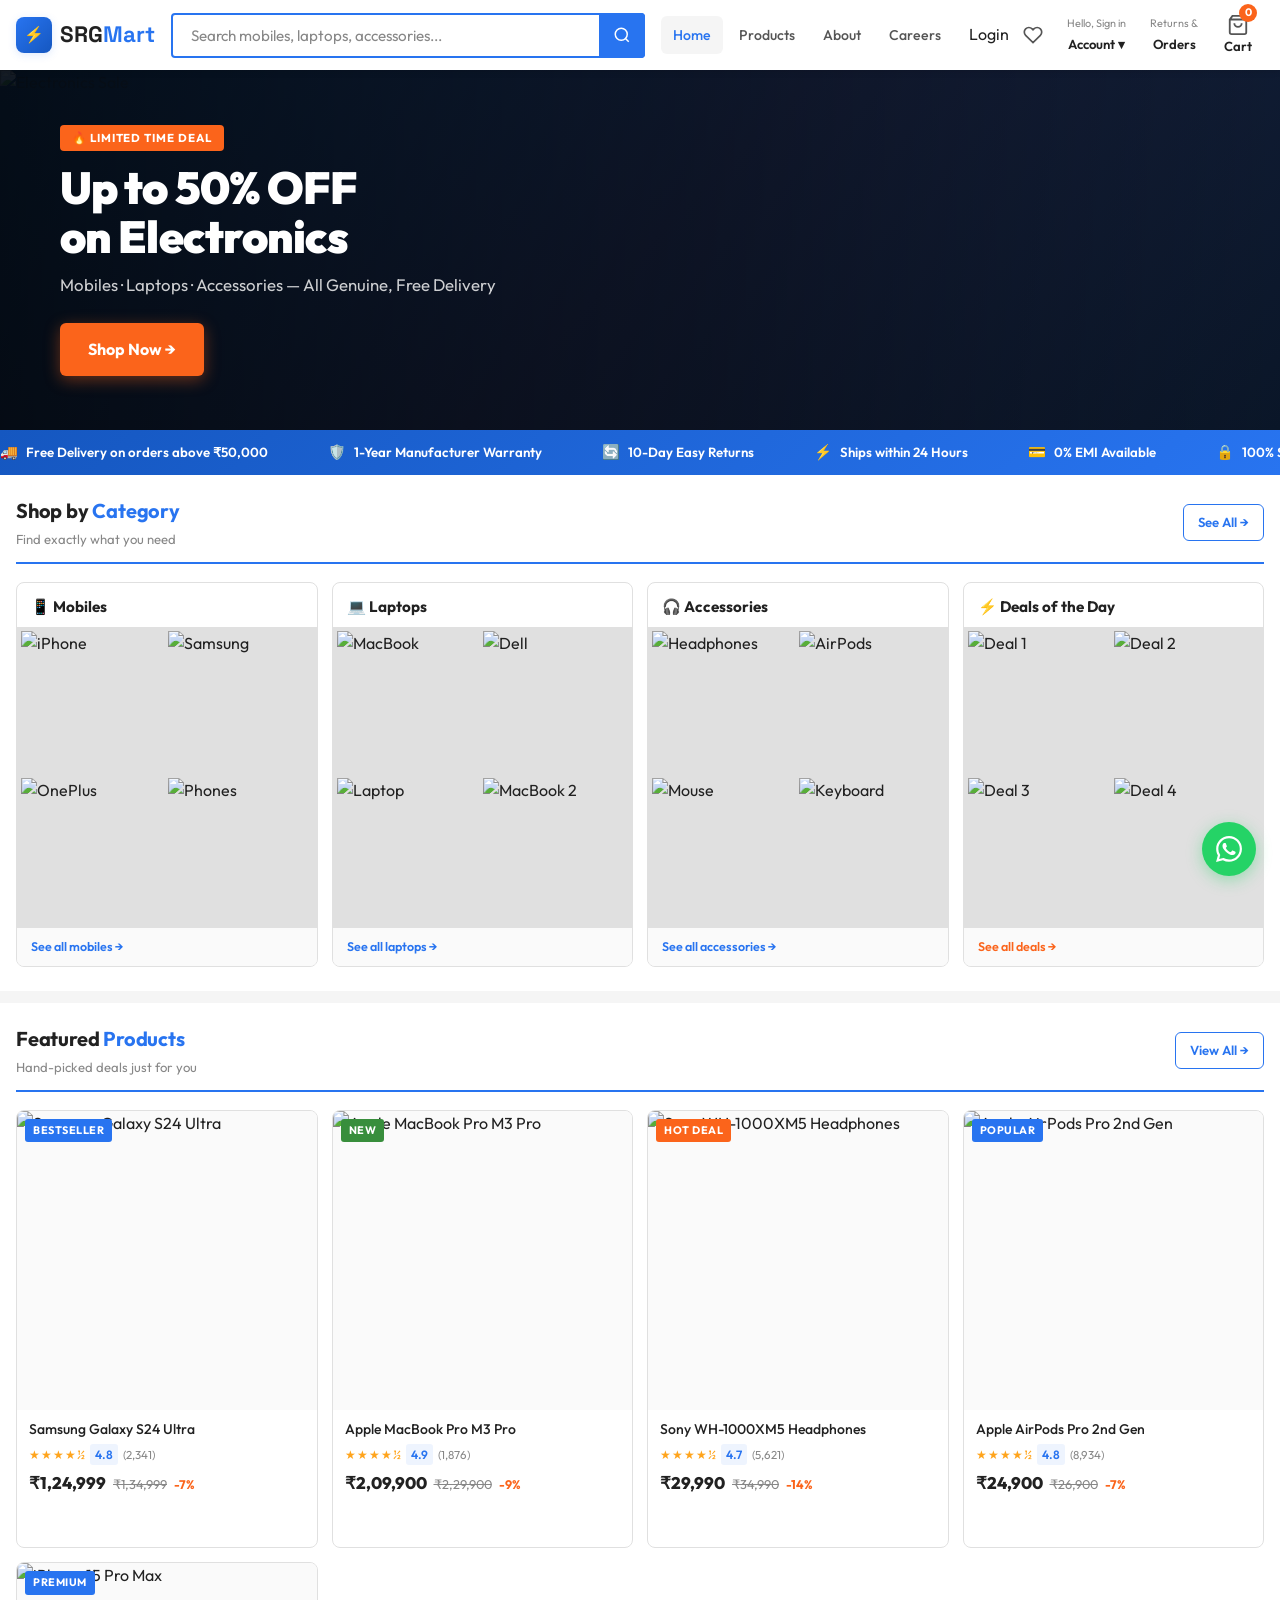
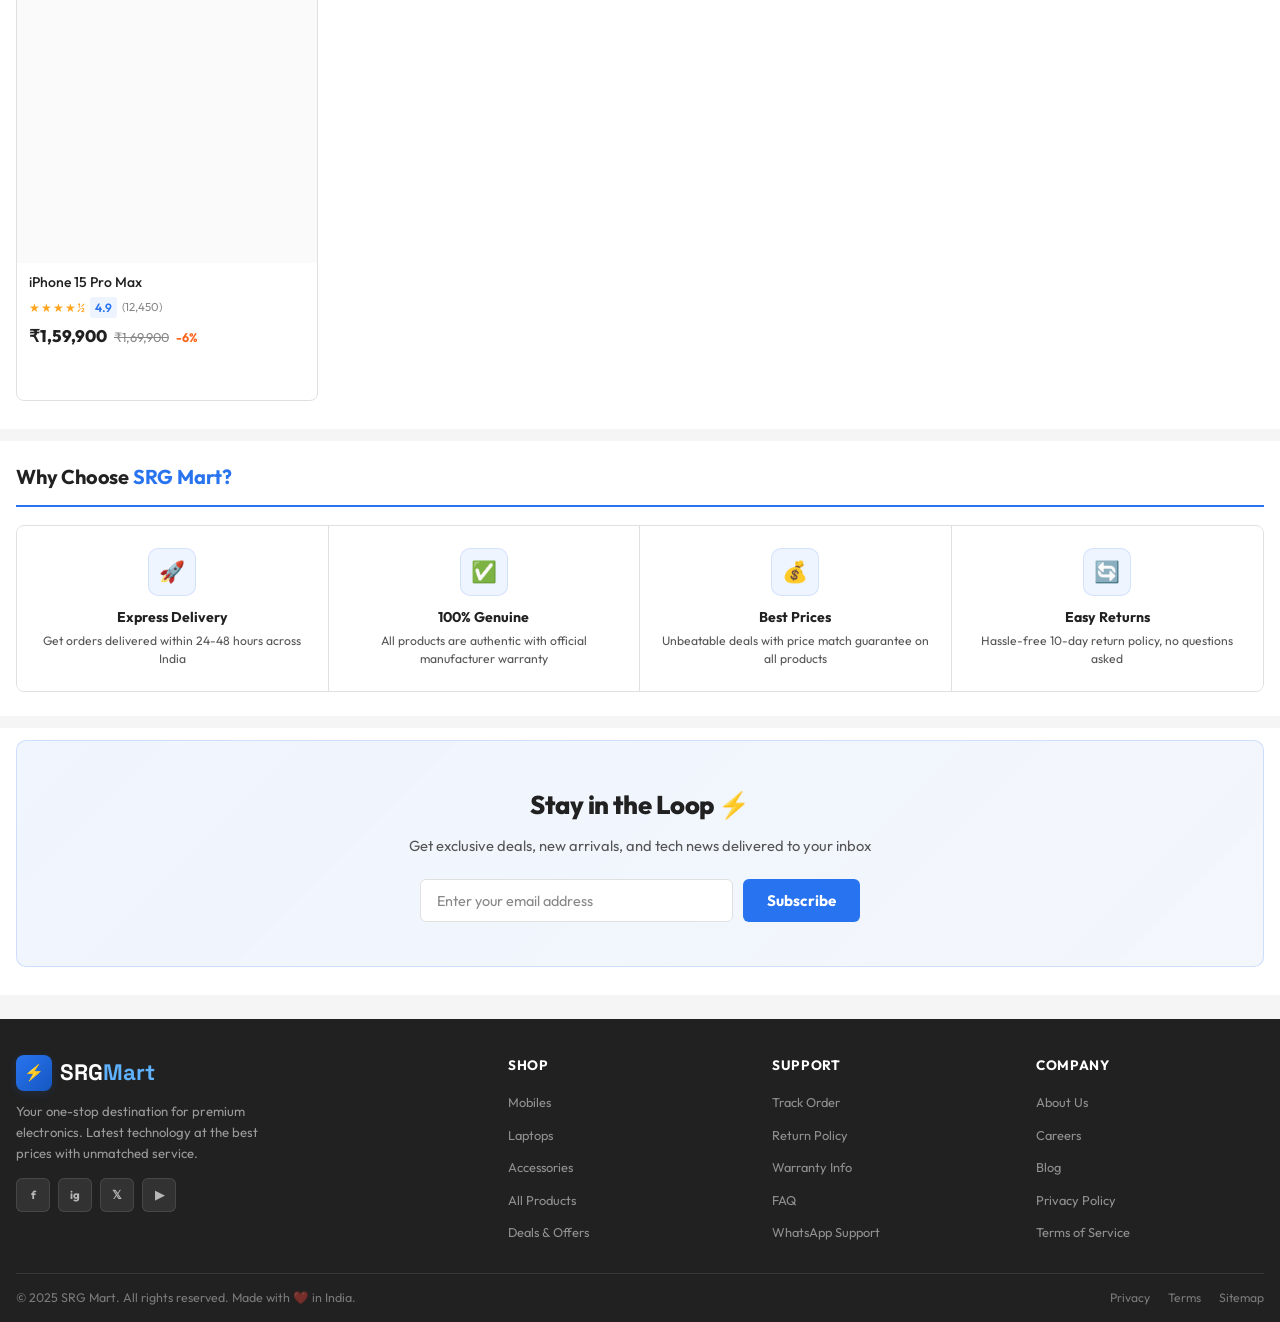
==== commit 7fd2b4ff: "updated all things" ====
--- a/index.html
+++ b/index.html
@@ -3,411 +3,14 @@
 <head>
   <meta charset="UTF-8" />
   <meta name="viewport" content="width=device-width, initial-scale=1.0" />
-  <title>SRG Mart – Premium Electronics Store</title>
-  <meta name="description" content="SRG Mart: Shop the latest mobiles, laptops & accessories at unbeatable prices. Premium electronics with free delivery." />
+  <title>SRGMart – Premium Electronics Store</title>
+  <meta name="description" content="SRG Mart: Shop the latest mobiles, laptops & accessories at unbeatable prices." />
   <link rel="stylesheet" href="css/style.css" />
   <style>
-    /* ---- HOME HERO ---- */
-    .hero {
-      min-height: 100vh;
-      display: flex;
-      align-items: center;
-      position: relative;
-      overflow: hidden;
-      background: var(--bg-primary);
-    }
-
-    .hero-bg {
-      position: absolute;
-      inset: 0;
-      background:
-        radial-gradient(ellipse 80% 60% at 60% 40%, rgba(14,165,233,0.12) 0%, transparent 70%),
-        radial-gradient(ellipse 50% 40% at 20% 80%, rgba(14,165,233,0.06) 0%, transparent 60%);
-    }
-
-    .hero-grid {
-      position: absolute;
-      inset: 0;
-      background-image:
-        linear-gradient(rgba(255,255,255,0.02) 1px, transparent 1px),
-        linear-gradient(90deg, rgba(255,255,255,0.02) 1px, transparent 1px);
-      background-size: 60px 60px;
-      mask-image: radial-gradient(ellipse 80% 80% at 50% 50%, black 40%, transparent 100%);
-    }
-
-    .hero-content {
-      position: relative;
-      z-index: 2;
-      display: grid;
-      grid-template-columns: 1fr 1fr;
-      gap: 64px;
-      align-items: center;
-      padding: var(--nav-height) 0 80px;
-    }
-
-    .hero-eyebrow {
-      display: inline-flex;
-      align-items: center;
-      gap: 8px;
-      padding: 6px 16px;
-      background: var(--accent-glow);
-      border: 1px solid var(--border-hover);
-      border-radius: 50px;
-      font-size: 0.8rem;
-      font-weight: 600;
-      color: var(--accent);
-      margin-bottom: 20px;
-      animation: fadeUp 0.6s ease both;
-    }
-
-    .hero-eyebrow .dot {
-      width: 6px; height: 6px;
-      border-radius: 50%;
-      background: var(--accent);
-      animation: blink 1.5s infinite;
-    }
-
-    @keyframes blink {
-      0%, 100% { opacity: 1; }
-      50% { opacity: 0.3; }
-    }
-
-    .hero-title {
-      font-size: clamp(2.5rem, 5vw, 4rem);
-      font-weight: 900;
-      letter-spacing: -0.04em;
-      line-height: 1.05;
-      margin-bottom: 20px;
-      animation: fadeUp 0.6s 0.1s ease both;
-    }
-
-    .hero-title .line2 { display: block; color: var(--accent); }
-
-    .hero-description {
-      font-size: 1.1rem;
-      color: var(--text-secondary);
-      line-height: 1.75;
-      margin-bottom: 36px;
-      max-width: 480px;
-      animation: fadeUp 0.6s 0.2s ease both;
-    }
-
-    .hero-actions {
-      display: flex;
-      gap: 16px;
-      flex-wrap: wrap;
-      animation: fadeUp 0.6s 0.3s ease both;
-    }
-
-    .hero-stats {
-      display: flex;
-      gap: 32px;
-      margin-top: 48px;
-      animation: fadeUp 0.6s 0.4s ease both;
-    }
-
-    .stat { display: flex; flex-direction: column; gap: 2px; }
-
-    .stat-num {
-      font-size: 1.8rem;
-      font-weight: 800;
-      letter-spacing: -0.03em;
-      color: var(--text-primary);
-    }
-
-    .stat-label { font-size: 0.8rem; color: var(--text-muted); }
-
-    .stat-divider { width: 1px; background: var(--border); }
-
-    /* Hero Visual */
-    .hero-visual {
-      position: relative;
-      display: flex;
-      align-items: center;
-      justify-content: center;
-      animation: fadeUp 0.7s 0.2s ease both;
-    }
-
-    .hero-float-card {
-      background: var(--bg-card);
-      border: 1px solid var(--border);
-      border-radius: 20px;
-      padding: 20px;
-      width: 280px;
-      box-shadow: var(--shadow);
-      position: relative;
-      z-index: 2;
-      animation: float 4s ease-in-out infinite;
-    }
-
-    @keyframes float {
-      0%, 100% { transform: translateY(0); }
-      50% { transform: translateY(-12px); }
-    }
-
-    .hero-float-card img {
-      width: 100%;
-      aspect-ratio: 1;
-      object-fit: cover;
-      border-radius: 12px;
-      margin-bottom: 14px;
-    }
-
-    .hero-float-card h4 { font-size: 0.95rem; font-weight: 600; margin-bottom: 4px; }
-    .hero-float-card .price { font-size: 1.2rem; font-weight: 800; color: var(--accent); }
-
-    .hero-side-card {
-      position: absolute;
-      background: var(--bg-elevated);
-      border: 1px solid var(--border);
-      border-radius: 14px;
-      padding: 14px 18px;
-      font-size: 0.82rem;
-      box-shadow: var(--shadow);
-      animation: float2 5s ease-in-out infinite;
-    }
-
-    @keyframes float2 {
-      0%, 100% { transform: translateY(0) rotate(-2deg); }
-      50% { transform: translateY(-8px) rotate(-2deg); }
-    }
-
-    .hero-side-card.top-right {
-      top: 10%;
-      right: -24px;
-      animation-delay: -2s;
-    }
-
-    .hero-side-card.bottom-left {
-      bottom: 5%;
-      left: -24px;
-      animation-delay: -3.5s;
-      animation-name: float3;
-    }
-
-    @keyframes float3 {
-      0%, 100% { transform: translateY(0) rotate(2deg); }
-      50% { transform: translateY(-10px) rotate(2deg); }
-    }
-
-    .side-card-label { color: var(--text-muted); font-size: 0.7rem; margin-bottom: 3px; }
-    .side-card-value { font-weight: 700; color: var(--text-primary); }
-    .side-card-value.green { color: var(--success); }
-
-    .hero-glow {
-      position: absolute;
-      width: 400px; height: 400px;
-      border-radius: 50%;
-      background: radial-gradient(circle, rgba(14,165,233,0.2) 0%, transparent 70%);
-      z-index: 1;
-    }
-
-    /* ---- PROMO STRIP ---- */
-    .promo-strip {
-      background: linear-gradient(135deg, var(--accent-dark), var(--accent));
-      padding: 14px 0;
-      overflow: hidden;
-    }
-
-    .promo-track {
-      display: flex;
-      gap: 64px;
-      width: max-content;
-      animation: scroll-promo 25s linear infinite;
-    }
-
-    @keyframes scroll-promo {
-      from { transform: translateX(0); }
-      to { transform: translateX(-50%); }
-    }
-
-    .promo-item {
-      display: flex;
-      align-items: center;
-      gap: 10px;
-      font-size: 0.88rem;
-      font-weight: 600;
-      color: #fff;
-      white-space: nowrap;
-    }
-
-    .promo-item .icon { font-size: 1rem; }
-
-    /* ---- CATEGORIES ---- */
-    .categories-grid {
-      display: grid;
-      grid-template-columns: repeat(3, 1fr);
-      gap: 20px;
-    }
-
-    .cat-card {
-      position: relative;
-      border-radius: var(--radius-lg);
-      overflow: hidden;
-      aspect-ratio: 4/3;
-      cursor: pointer;
-      transition: var(--transition);
-    }
-
-    .cat-card:hover { transform: translateY(-4px); box-shadow: var(--shadow-accent); }
-
-    .cat-card img {
-      width: 100%; height: 100%;
-      object-fit: cover;
-      transition: transform 0.6s ease;
-    }
-
-    .cat-card:hover img { transform: scale(1.06); }
-
-    .cat-overlay {
-      position: absolute;
-      inset: 0;
-      background: linear-gradient(to top, rgba(0,0,0,0.8) 0%, rgba(0,0,0,0.2) 60%, transparent 100%);
-      display: flex;
-      flex-direction: column;
-      justify-content: flex-end;
-      padding: 24px;
-    }
-
-    .cat-name {
-      font-size: 1.4rem;
-      font-weight: 700;
-      margin-bottom: 6px;
-    }
-
-    .cat-count {
-      font-size: 0.85rem;
-      color: rgba(255,255,255,0.7);
-      margin-bottom: 12px;
-    }
-
-    .cat-link {
-      display: inline-flex;
-      align-items: center;
-      gap: 6px;
-      font-size: 0.85rem;
-      font-weight: 600;
-      color: var(--accent);
-    }
-
-    /* ---- WHY CHOOSE US ---- */
-    .why-section { background: var(--bg-secondary); }
-
-    .features-grid {
-      display: grid;
-      grid-template-columns: repeat(4, 1fr);
-      gap: 24px;
-    }
-
-    .feature-card {
-      padding: 28px 24px;
-      background: var(--bg-card);
-      border: 1px solid var(--border);
-      border-radius: var(--radius-lg);
-      transition: var(--transition);
-      text-align: center;
-    }
-
-    .feature-card:hover {
-      border-color: var(--border-hover);
-      transform: translateY(-4px);
-    }
-
-    .feature-icon {
-      width: 56px; height: 56px;
-      background: var(--accent-glow);
-      border: 1px solid var(--border-hover);
-      border-radius: 16px;
-      display: flex; align-items: center; justify-content: center;
-      font-size: 1.6rem;
-      margin: 0 auto 16px;
-    }
-
-    .feature-title {
-      font-size: 0.95rem;
-      font-weight: 700;
-      margin-bottom: 6px;
-    }
-
-    .feature-desc {
-      font-size: 0.83rem;
-      color: var(--text-secondary);
-      line-height: 1.5;
-    }
-
-    /* ---- NEWSLETTER ---- */
-    .newsletter-section {
-      background: linear-gradient(135deg, rgba(14,165,233,0.1) 0%, rgba(2,132,199,0.1) 100%);
-      border: 1px solid var(--border-hover);
-      border-radius: var(--radius-lg);
-      padding: 60px 40px;
-      text-align: center;
-      position: relative;
-      overflow: hidden;
-    }
-
-    .newsletter-bg {
-      position: absolute;
-      inset: 0;
-      background: radial-gradient(ellipse 60% 80% at 50% 50%, rgba(14,165,233,0.08) 0%, transparent 70%);
-    }
-
-    .newsletter-section h2 {
-      font-size: 2rem;
-      font-weight: 800;
-      letter-spacing: -0.03em;
-      margin-bottom: 8px;
-      position: relative;
-    }
-
-    .newsletter-section p {
-      color: var(--text-secondary);
-      margin-bottom: 28px;
-      position: relative;
-    }
-
-    .newsletter-form {
-      display: flex;
-      gap: 12px;
-      max-width: 480px;
-      margin: 0 auto;
-      position: relative;
-    }
-
-    .newsletter-form input {
-      flex: 1;
-      padding: 14px 20px;
-      background: var(--bg-elevated);
-      border: 1px solid var(--border);
-      border-radius: 50px;
-      color: var(--text-primary);
-      font-size: 0.95rem;
-      transition: border-color var(--transition);
-    }
-
-    .newsletter-form input:focus {
-      outline: none;
-      border-color: var(--accent);
-    }
-
-    .newsletter-form input::placeholder { color: var(--text-muted); }
-
-    @media (max-width: 900px) {
-      .hero-content { grid-template-columns: 1fr; gap: 48px; text-align: center; }
-      .hero-description { margin-inline: auto; }
-      .hero-actions { justify-content: center; }
-      .hero-stats { justify-content: center; }
-      .hero-visual { order: -1; }
-      .categories-grid { grid-template-columns: 1fr 1fr; }
-      .features-grid { grid-template-columns: 1fr 1fr; }
-    }
-
-    @media (max-width: 600px) {
-      .categories-grid { grid-template-columns: 1fr; }
-      .features-grid { grid-template-columns: 1fr; }
-      .newsletter-form { flex-direction: column; }
-      .hero-side-card { display: none; }
-    }
+    /* Page wrapper bg */
+    body { background: var(--bg-secondary); }
+    .section-wrap { background: #fff; margin-bottom: 12px; }
+    .section-wrap-gray { background: var(--bg-secondary); margin-bottom: 12px; }
   </style>
 </head>
 <body>
@@ -415,26 +18,44 @@
   <!-- NAVBAR -->
   <nav class="navbar" id="navbar">
     <div class="nav-container">
+      <!-- Left: Logo -->
       <a href="index.html" class="nav-brand">
         <div class="brand-icon">⚡</div>
         <span class="brand-name">SRG<span>Mart</span></span>
       </a>
+
+      <!-- Center: Big Search Bar -->
       <div class="nav-search">
         <input type="text" placeholder="Search mobiles, laptops, accessories..." id="search-input" />
-        <button class="search-btn">
+        <button class="search-btn" aria-label="Search">
           <svg width="18" height="18" fill="none" stroke="currentColor" stroke-width="2" viewBox="0 0 24 24"><circle cx="11" cy="11" r="8"/><path d="m21 21-4.35-4.35"/></svg>
         </button>
       </div>
+
+      <!-- Nav links -->
       <nav class="nav-menu" id="nav-menu">
         <a href="index.html" class="nav-link active">Home</a>
         <a href="pages/products.html" class="nav-link">Products</a>
-        <a href="pages/about.html" class="nav-link">About Us</a>
+        <a href="pages/about.html" class="nav-link">About</a>
         <a href="pages/careers.html" class="nav-link">Careers</a>
       </nav>
+
+      <!-- Right: Account, Orders, Cart -->
       <div class="nav-actions">
+        <a href="pages/login.html" class="nav-action-btn">
+          <span class="nav-action-label">Hello, Sign in</span>
+          <span class="nav-action-main">Account ▾</span>
+        </a>
+        <a href="pages/orders.html" class="nav-action-btn">
+          <span class="nav-action-label">Returns &</span>
+          <span class="nav-action-main">Orders</span>
+        </a>
         <a href="pages/cart.html" class="cart-icon-wrap" title="Cart">
-          <svg width="20" height="20" fill="none" stroke="currentColor" stroke-width="2" viewBox="0 0 24 24"><path d="M6 2L3 6v14a2 2 0 002 2h14a2 2 0 002-2V6l-3-4zM3 6h18M16 10a4 4 0 01-8 0"/></svg>
-          <span class="cart-badge">0</span>
+          <div class="cart-icon-row">
+            <svg width="22" height="22" fill="none" stroke="currentColor" stroke-width="2" viewBox="0 0 24 24"><path d="M6 2L3 6v14a2 2 0 002 2h14a2 2 0 002-2V6l-3-4zM3 6h18M16 10a4 4 0 01-8 0"/></svg>
+            <span class="cart-badge" id="cart-count">0</span>
+          </div>
+          <span class="cart-label">Cart</span>
         </a>
         <button class="mobile-menu-toggle" id="menu-toggle">
           <span></span><span></span><span></span>
@@ -444,69 +65,20 @@
   </nav>
 
   <main>
-    <!-- HERO -->
-    <section class="hero">
-      <div class="hero-bg"></div>
-      <div class="hero-grid"></div>
-      <div class="container">
-        <div class="hero-content">
-          <div class="hero-left">
-            <div class="hero-eyebrow">
-              <div class="dot"></div>
-              New Arrivals 2025 — Shop Now
-            </div>
-            <h1 class="hero-title">
-              Next-Level
-              <span class="line2">Electronics</span>
-              Await You
-            </h1>
-            <p class="hero-description">
-              Discover premium mobiles, laptops & accessories with unbeatable deals. Fast delivery, genuine warranty, and world-class service.
-            </p>
-            <div class="hero-actions">
-              <a href="pages/products.html" class="btn-primary">
-                Shop Now →
-              </a>
-              <a href="pages/products.html?category=mobiles" class="btn-secondary">
-                View Mobiles
-              </a>
-            </div>
-            <div class="hero-stats">
-              <div class="stat">
-                <span class="stat-num">10K+</span>
-                <span class="stat-label">Products</span>
-              </div>
-              <div class="stat-divider"></div>
-              <div class="stat">
-                <span class="stat-num">50K+</span>
-                <span class="stat-label">Happy Customers</span>
-              </div>
-              <div class="stat-divider"></div>
-              <div class="stat">
-                <span class="stat-num">4.9★</span>
-                <span class="stat-label">Avg Rating</span>
-              </div>
-            </div>
-          </div>
-          <div class="hero-visual">
-            <div class="hero-glow"></div>
-            <div class="hero-float-card">
-              <img src="https://images.unsplash.com/photo-1695048133142-1a20484d2569?w=400&q=80" alt="iPhone 15 Pro" />
-              <h4>iPhone 15 Pro Max</h4>
-              <div class="price">₹1,59,900</div>
-            </div>
-            <div class="hero-side-card top-right">
-              <div class="side-card-label">Free Delivery</div>
-              <div class="side-card-value">🚚 Express Ship</div>
-            </div>
-            <div class="hero-side-card bottom-left">
-              <div class="side-card-label">You save</div>
-              <div class="side-card-value green">₹10,000 🎉</div>
-            </div>
-          </div>
-        </div>
-      </div>
-    </section>
+    <!-- HERO BANNER - Amazon Style -->
+    <div class="hero">
+      <div class="hero-banner">
+        <img class="hero-banner-img" src="https://images.unsplash.com/photo-1491553895911-0055eca6402d?w=1400&q=80" alt="Electronics Sale" />
+        <div class="hero-banner-overlay">
+          <div class="hero-banner-content">
+            <span class="hero-tag">🔥 Limited Time Deal</span>
+            <h1 class="hero-banner-title">Up to 50% OFF<br>on Electronics</h1>
+            <p class="hero-banner-sub">Mobiles · Laptops · Accessories — All Genuine, Free Delivery</p>
+            <a href="pages/products.html" class="hero-banner-cta">Shop Now →</a>
+          </div>
+        </div>
+      </div>
+    </div>
 
     <!-- PROMO STRIP -->
     <div class="promo-strip">
@@ -517,7 +89,6 @@
         <div class="promo-item"><span class="icon">⚡</span> Ships within 24 Hours</div>
         <div class="promo-item"><span class="icon">💳</span> 0% EMI Available</div>
         <div class="promo-item"><span class="icon">🔒</span> 100% Secure Payments</div>
-        <!-- Repeated for seamless scroll -->
         <div class="promo-item"><span class="icon">🚚</span> Free Delivery on orders above ₹50,000</div>
         <div class="promo-item"><span class="icon">🛡️</span> 1-Year Manufacturer Warranty</div>
         <div class="promo-item"><span class="icon">🔄</span> 10-Day Easy Returns</div>
@@ -527,8 +98,63 @@
       </div>
     </div>
 
+    <!-- CATEGORY BOXES - Amazon Style -->
+    <div class="section-wrap" style="padding: 20px 0 24px;">
+      <div class="container">
+        <div class="section-header">
+          <div>
+            <h2 class="section-title">Shop by <span class="highlight">Category</span></h2>
+            <p class="section-subtitle">Find exactly what you need</p>
+          </div>
+          <a href="pages/products.html" class="view-all-link">See All →</a>
+        </div>
+        <div class="categories-grid">
+          <a href="pages/products.html?category=mobiles" class="cat-card">
+            <div class="cat-header">📱 Mobiles</div>
+            <div class="cat-images-grid">
+              <img src="https://images.unsplash.com/photo-1695048133142-1a20484d2569?w=200&q=75" alt="iPhone" />
+              <img src="https://images.unsplash.com/photo-1610945415295-d9bbf067e59c?w=200&q=75" alt="Samsung" />
+              <img src="https://images.unsplash.com/photo-1585060544812-6b45742d762f?w=200&q=75" alt="OnePlus" />
+              <img src="https://images.unsplash.com/photo-1511707171634-5f897ff02aa9?w=200&q=75" alt="Phones" />
+            </div>
+            <span class="cat-link">See all mobiles →</span>
+          </a>
+          <a href="pages/products.html?category=laptops" class="cat-card">
+            <div class="cat-header">💻 Laptops</div>
+            <div class="cat-images-grid">
+              <img src="https://images.unsplash.com/photo-1517336714731-489689fd1ca8?w=200&q=75" alt="MacBook" />
+              <img src="https://images.unsplash.com/photo-1593642632559-0c6d3fc62b89?w=200&q=75" alt="Dell" />
+              <img src="https://images.unsplash.com/photo-1496181133206-80ce9b88a853?w=200&q=75" alt="Laptop" />
+              <img src="https://images.unsplash.com/photo-1541807084-5c52b6b3adef?w=200&q=75" alt="MacBook 2" />
+            </div>
+            <span class="cat-link">See all laptops →</span>
+          </a>
+          <a href="pages/products.html?category=accessories" class="cat-card">
+            <div class="cat-header">🎧 Accessories</div>
+            <div class="cat-images-grid">
+              <img src="https://images.unsplash.com/photo-1505740420928-5e560c06d30e?w=200&q=75" alt="Headphones" />
+              <img src="https://images.unsplash.com/photo-1606841837239-c5a1a4a07af7?w=200&q=75" alt="AirPods" />
+              <img src="https://images.unsplash.com/photo-1527864550417-7fd91fc51a46?w=200&q=75" alt="Mouse" />
+              <img src="https://images.unsplash.com/photo-1615750185825-ffc7e2e6ccba?w=200&q=75" alt="Keyboard" />
+            </div>
+            <span class="cat-link">See all accessories →</span>
+          </a>
+          <a href="pages/products.html" class="cat-card">
+            <div class="cat-header">⚡ Deals of the Day</div>
+            <div class="cat-images-grid">
+              <img src="https://images.unsplash.com/photo-1527864550417-7fd91fc51a46?w=200&q=75" alt="Deal 1" />
+              <img src="https://images.unsplash.com/photo-1610945415295-d9bbf067e59c?w=200&q=75" alt="Deal 2" />
+              <img src="https://images.unsplash.com/photo-1517336714731-489689fd1ca8?w=200&q=75" alt="Deal 3" />
+              <img src="https://images.unsplash.com/photo-1505740420928-5e560c06d30e?w=200&q=75" alt="Deal 4" />
+            </div>
+            <span class="cat-link" style="color: var(--orange);">See all deals →</span>
+          </a>
+        </div>
+      </div>
+    </div>
+
     <!-- FEATURED PRODUCTS -->
-    <section class="section">
+    <div class="section-wrap" style="padding: 20px 0 28px;">
       <div class="container">
         <div class="section-header">
           <div>
@@ -539,60 +165,21 @@
         </div>
         <div class="products-grid" id="featured-products"></div>
       </div>
-    </section>
-
-    <!-- CATEGORIES -->
-    <section class="section" style="padding-top: 0;">
-      <div class="container">
-        <div class="section-header">
-          <div>
-            <h2 class="section-title">Shop by <span class="highlight">Category</span></h2>
-            <p class="section-subtitle">Find exactly what you need</p>
-          </div>
-        </div>
-        <div class="categories-grid">
-          <a href="pages/products.html?category=mobiles" class="cat-card">
-            <img src="https://images.unsplash.com/photo-1511707171634-5f897ff02aa9?w=600&q=80" alt="Mobiles" />
-            <div class="cat-overlay">
-              <div class="cat-name">📱 Mobiles</div>
-              <div class="cat-count">4 Products</div>
-              <span class="cat-link">Shop Now →</span>
-            </div>
-          </a>
-          <a href="pages/products.html?category=laptops" class="cat-card">
-            <img src="https://images.unsplash.com/photo-1496181133206-80ce9b88a853?w=600&q=80" alt="Laptops" />
-            <div class="cat-overlay">
-              <div class="cat-name">💻 Laptops</div>
-              <div class="cat-count">4 Products</div>
-              <span class="cat-link">Shop Now →</span>
-            </div>
-          </a>
-          <a href="pages/products.html?category=accessories" class="cat-card">
-            <img src="https://images.unsplash.com/photo-1505740420928-5e560c06d30e?w=600&q=80" alt="Accessories" />
-            <div class="cat-overlay">
-              <div class="cat-name">🎧 Accessories</div>
-              <div class="cat-count">5 Products</div>
-              <span class="cat-link">Shop Now →</span>
-            </div>
-          </a>
-        </div>
-      </div>
-    </section>
+    </div>
 
     <!-- WHY CHOOSE US -->
-    <section class="section why-section">
+    <div class="section-wrap" style="padding: 20px 0 24px;">
       <div class="container">
         <div class="section-header">
           <div>
             <h2 class="section-title">Why Choose <span class="highlight">SRG Mart?</span></h2>
-            <p class="section-subtitle">Premium experience, every step of the way</p>
           </div>
         </div>
         <div class="features-grid">
           <div class="feature-card">
             <div class="feature-icon">🚀</div>
             <div class="feature-title">Express Delivery</div>
-            <div class="feature-desc">Get your orders delivered within 24-48 hours across India</div>
+            <div class="feature-desc">Get orders delivered within 24-48 hours across India</div>
           </div>
           <div class="feature-card">
             <div class="feature-icon">✅</div>
@@ -611,13 +198,12 @@
           </div>
         </div>
       </div>
-    </section>
+    </div>
 
     <!-- NEWSLETTER -->
-    <section class="section" style="padding-bottom: 40px;">
+    <div class="section-wrap" style="padding: 12px 0 28px;">
       <div class="container">
         <div class="newsletter-section">
-          <div class="newsletter-bg"></div>
           <h2>Stay in the Loop ⚡</h2>
           <p>Get exclusive deals, new arrivals, and tech news delivered to your inbox</p>
           <form class="newsletter-form" onsubmit="handleNewsletter(event)">
@@ -626,7 +212,7 @@
           </form>
         </div>
       </div>
-    </section>
+    </div>
   </main>
 
   <!-- FOOTER -->
@@ -638,12 +224,12 @@
             <div class="brand-icon">⚡</div>
             <span class="brand-name">SRG<span>Mart</span></span>
           </a>
-          <p>Your one-stop destination for premium electronics. We bring you the latest technology at the best prices with unmatched service.</p>
+          <p>Your one-stop destination for premium electronics. Latest technology at the best prices with unmatched service.</p>
           <div class="footer-social">
-            <a href="#" class="social-link" title="Facebook">f</a>
-            <a href="#" class="social-link" title="Instagram">ig</a>
-            <a href="#" class="social-link" title="Twitter">𝕏</a>
-            <a href="#" class="social-link" title="YouTube">▶</a>
+            <a href="#" class="social-link">f</a>
+            <a href="#" class="social-link">ig</a>
+            <a href="#" class="social-link">𝕏</a>
+            <a href="#" class="social-link">▶</a>
           </div>
         </div>
         <div class="footer-col">
@@ -669,8 +255,8 @@
         <div class="footer-col">
           <h4>Company</h4>
           <ul>
-            <li><a href="#">About Us</a></li>
-            <li><a href="#">Careers</a></li>
+            <li><a href="pages/about.html">About Us</a></li>
+            <li><a href="pages/careers.html">Careers</a></li>
             <li><a href="#">Blog</a></li>
             <li><a href="#">Privacy Policy</a></li>
             <li><a href="#">Terms of Service</a></li>
@@ -690,43 +276,55 @@
     </div>
   </footer>
 
-  <!-- WhatsApp Button -->
+  <!-- WhatsApp -->
   <a href="https://wa.me/6265660387?text=Hi! I need help with SRG Mart" class="whatsapp-btn" target="_blank" title="Chat on WhatsApp">
-    <svg width="28" height="28" fill="white" viewBox="0 0 24 24"><path d="M17.472 14.382c-.297-.149-1.758-.867-2.03-.967-.273-.099-.471-.148-.67.15-.197.297-.767.966-.94 1.164-.173.199-.347.223-.644.075-.297-.15-1.255-.463-2.39-1.475-.883-.788-1.48-1.761-1.653-2.059-.173-.297-.018-.458.13-.606.134-.133.298-.347.446-.52.149-.174.198-.298.298-.497.099-.198.05-.371-.025-.52-.075-.149-.669-1.612-.916-2.207-.242-.579-.487-.5-.669-.51-.173-.008-.371-.01-.57-.01-.198 0-.52.074-.792.372-.272.297-1.04 1.016-1.04 2.479 0 1.462 1.065 2.875 1.213 3.074.149.198 2.096 3.2 5.077 4.487.709.306 1.262.489 1.694.625.712.227 1.36.195 1.871.118.571-.085 1.758-.719 2.006-1.413.248-.694.248-1.289.173-1.413-.074-.124-.272-.198-.57-.347m-5.421 7.403h-.004a9.87 9.87 0 01-5.031-1.378l-.361-.214-3.741.982.998-3.648-.235-.374a9.86 9.86 0 01-1.51-5.26c.001-5.45 4.436-9.884 9.888-9.884 2.64 0 5.122 1.03 6.988 2.898a9.825 9.825 0 012.893 6.994c-.003 5.45-4.437 9.884-9.885 9.884m8.413-18.297A11.815 11.815 0 0012.05 0C5.495 0 .16 5.335.157 11.892c0 2.096.547 4.142 1.588 5.945L.057 24l6.305-1.654a11.882 11.882 0 005.683 1.448h.005c6.554 0 11.89-5.335 11.893-11.893a11.821 11.821 0 00-3.48-8.413z"/></svg>
+    <svg width="26" height="26" fill="white" viewBox="0 0 24 24"><path d="M17.472 14.382c-.297-.149-1.758-.867-2.03-.967-.273-.099-.471-.148-.67.15-.197.297-.767.966-.94 1.164-.173.199-.347.223-.644.075-.297-.15-1.255-.463-2.39-1.475-.883-.788-1.48-1.761-1.653-2.059-.173-.297-.018-.458.13-.606.134-.133.298-.347.446-.52.149-.174.198-.298.298-.497.099-.198.05-.371-.025-.52-.075-.149-.669-1.612-.916-2.207-.242-.579-.487-.5-.669-.51-.173-.008-.371-.01-.57-.01-.198 0-.52.074-.792.372-.272.297-1.04 1.016-1.04 2.479 0 1.462 1.065 2.875 1.213 3.074.149.198 2.096 3.2 5.077 4.487.709.306 1.262.489 1.694.625.712.227 1.36.195 1.871.118.571-.085 1.758-.719 2.006-1.413.248-.694.248-1.289.173-1.413-.074-.124-.272-.198-.57-.347m-5.421 7.403h-.004a9.87 9.87 0 01-5.031-1.378l-.361-.214-3.741.982.998-3.648-.235-.374a9.86 9.86 0 01-1.51-5.26c.001-5.45 4.436-9.884 9.888-9.884 2.64 0 5.122 1.03 6.988 2.898a9.825 9.825 0 012.893 6.994c-.003 5.45-4.437 9.884-9.885 9.884m8.413-18.297A11.815 11.815 0 0012.05 0C5.495 0 .16 5.335.157 11.892c0 2.096.547 4.142 1.588 5.945L.057 24l6.305-1.654a11.882 11.882 0 005.683 1.448h.005c6.554 0 11.89-5.335 11.893-11.893a11.821 11.821 0 00-3.48-8.413z"/></svg>
   </a>
 
   <script src="js/main.js"></script>
   <script src="js/cart.js"></script>
   <script>
-    // Render featured products
     document.addEventListener("DOMContentLoaded", () => {
       const grid = document.getElementById("featured-products");
       const featured = getFeaturedProducts();
       grid.innerHTML = featured.map(p => renderProductCard(p)).join("");
       grid.querySelectorAll(".product-card").forEach((card, i) => {
-        card.style.animationDelay = `${i * 0.08}s`;
+        card.style.animationDelay = `${i * 0.07}s`;
         card.classList.add("card-animate");
       });
+      // Update cart count
+      updateCartBadge();
     });
 
-    // Navbar scroll effect
     window.addEventListener("scroll", () => {
       document.getElementById("navbar").classList.toggle("scrolled", window.scrollY > 20);
     });
 
-    // Newsletter
+    // Mobile menu
+    document.getElementById("menu-toggle").addEventListener("click", () => {
+      document.getElementById("nav-menu").classList.toggle("open");
+    });
+
     function handleNewsletter(e) {
       e.preventDefault();
       showToast("Thanks for subscribing! 🎉");
       e.target.reset();
     }
 
-    // Search redirect
     document.getElementById("search-input").addEventListener("keydown", (e) => {
       if (e.key === "Enter" && e.target.value.trim()) {
-        window.location.href = `pages/products.html`;
+        window.location.href = "pages/products.html";
       }
     });
+
+    function updateCartBadge() {
+      try {
+        const cart = JSON.parse(localStorage.getItem("srgmart_cart") || "[]");
+        const total = cart.reduce((s, i) => s + (i.qty || 1), 0);
+        const badge = document.getElementById("cart-count");
+        if (badge) badge.textContent = total;
+      } catch(e) {}
+    }
   </script>
 </body>
 </html>
--- a/css/style.css
+++ b/css/style.css
@@ -1,30 +1,35 @@
 /* =============================================
-   SRG MART - Main Stylesheet
+   SRG MART - Amazon Style Upgrade
    ============================================= */
 
 @import url('https://fonts.googleapis.com/css2?family=Outfit:wght@300;400;500;600;700;800;900&family=Space+Grotesk:wght@400;500;600;700&display=swap');
 
 :root {
-  --bg-primary: #f5f8ff;
-  --bg-secondary: #eaf0fb;
+  --bg-primary: #ffffff;
+  --bg-secondary: #f5f5f5;
   --bg-card: #ffffff;
-  --bg-elevated: #f2f6fd;
-  --accent: #0ea5e9;
-  --accent-glow: rgba(14, 165, 233, 0.3);
-  --accent-hover: #38bdf8;
-  --accent-dark: #0284c7;
-  --text-primary: #0f172a;
-  --text-secondary: #334155;
-  --text-muted: #64748b;
-  --border: rgba(15, 23, 42, 0.12);
-  --border-hover: rgba(14, 165, 233, 0.45);
-  --success: #22c55e;
-  --danger: #ef4444;
+  --bg-elevated: #f8f8f8;
+  --accent: #2874f0;
+  --accent-hover: #1a5fd4;
+  --accent-dark: #1557c0;
+  --accent-glow: rgba(40, 116, 240, 0.15);
+  --orange: #fb641b;
+  --orange-hover: #e55a14;
+  --orange-glow: rgba(251, 100, 27, 0.2);
+  --text-primary: #212121;
+  --text-secondary: #555555;
+  --text-muted: #878787;
+  --border: #e0e0e0;
+  --border-hover: #2874f0;
+  --success: #388e3c;
+  --danger: #c0392b;
   --warning: #f59e0b;
-  --radius: 12px;
-  --radius-lg: 20px;
-  --shadow: 0 8px 24px rgba(15, 23, 42, 0.08);
-  --shadow-accent: 0 4px 32px rgba(14,165,233,0.25);
+  --star: #ffa41c;
+  --radius: 8px;
+  --radius-lg: 10px;
+  --shadow: 0 2px 8px rgba(0,0,0,0.08);
+  --shadow-hover: 0 4px 20px rgba(0,0,0,0.14);
+  --shadow-accent: 0 4px 24px rgba(40,116,240,0.2);
   --font-main: 'Outfit', sans-serif;
   --font-alt: 'Space Grotesk', sans-serif;
   --nav-height: 70px;
@@ -32,28 +37,24 @@
 }
 
 *, *::before, *::after { box-sizing: border-box; margin: 0; padding: 0; }
-
 html { scroll-behavior: smooth; font-size: 16px; }
-
 body {
   font-family: var(--font-main);
-  background: var(--bg-primary);
+  background: var(--bg-secondary);
   color: var(--text-primary);
   line-height: 1.6;
   min-height: 100vh;
   overflow-x: hidden;
 }
-
 a { color: inherit; text-decoration: none; }
 img { max-width: 100%; display: block; }
 button { cursor: pointer; font-family: inherit; border: none; outline: none; }
 input, select, textarea { font-family: inherit; }
 ul { list-style: none; }
 
-/* ---- Scrollbar ---- */
 ::-webkit-scrollbar { width: 6px; }
-::-webkit-scrollbar-track { background: var(--bg-primary); }
-::-webkit-scrollbar-thumb { background: var(--accent-dark); border-radius: 3px; }
+::-webkit-scrollbar-track { background: var(--bg-secondary); }
+::-webkit-scrollbar-thumb { background: var(--accent); border-radius: 3px; }
 
 /* =============================================
    NAVBAR
@@ -62,666 +63,743 @@
   position: fixed;
   top: 0; left: 0; right: 0;
   height: var(--nav-height);
-  background: rgba(255, 255, 255, 0.92);
-  backdrop-filter: blur(20px);
-  border-bottom: 1px solid var(--border);
+  background: #ffffff;
+  box-shadow: 0 2px 6px rgba(0,0,0,0.1);
   z-index: 1000;
   transition: var(--transition);
 }
-
-.navbar.scrolled {
-  background: rgba(255, 255, 255, 0.98);
-  box-shadow: 0 2px 24px rgba(15, 23, 42, 0.12);
-}
+.navbar.scrolled { box-shadow: 0 4px 12px rgba(0,0,0,0.15); }
 
 .nav-container {
   max-width: 1280px;
   margin: 0 auto;
-  padding: 0 24px;
+  padding: 0 16px;
   height: 100%;
   display: flex;
   align-items: center;
-  gap: 32px;
+  gap: 16px;
 }
 
 .nav-brand {
   display: flex;
   align-items: center;
-  gap: 10px;
+  gap: 8px;
   font-family: var(--font-alt);
-  font-size: 1.5rem;
+  font-size: 1.4rem;
   font-weight: 700;
   color: var(--text-primary);
   white-space: nowrap;
+  flex-shrink: 0;
 }
 
 .brand-icon {
-  width: 38px; height: 38px;
+  width: 36px; height: 36px;
   background: linear-gradient(135deg, var(--accent), var(--accent-dark));
-  border-radius: 10px;
+  border-radius: 8px;
   display: flex; align-items: center; justify-content: center;
-  font-size: 1.1rem;
-  box-shadow: var(--shadow-accent);
-}
-
+  font-size: 1rem;
+  box-shadow: 0 2px 8px var(--accent-glow);
+}
 .brand-name span { color: var(--accent); }
 
 .nav-search {
   flex: 1;
-  max-width: 480px;
+  max-width: 600px;
   position: relative;
+  display: flex;
+  align-items: center;
 }
 
 .nav-search input {
   width: 100%;
-  padding: 10px 48px 10px 16px;
-  background: var(--bg-elevated);
-  border: 1px solid var(--border);
-  border-radius: 50px;
+  padding: 11px 52px 11px 18px;
+  background: #ffffff;
+  border: 2px solid var(--accent);
+  border-radius: 4px;
   color: var(--text-primary);
-  font-size: 0.9rem;
-  transition: var(--transition);
-}
-
+  font-size: 0.95rem;
+  transition: var(--transition);
+}
 .nav-search input:focus {
   outline: none;
-  border-color: var(--accent);
-  box-shadow: 0 0 0 3px var(--accent-glow);
-}
-
+  border-color: var(--orange);
+  box-shadow: 0 0 0 2px var(--orange-glow);
+}
 .nav-search input::placeholder { color: var(--text-muted); }
 
 .search-btn {
   position: absolute;
-  right: 14px; top: 50%;
-  transform: translateY(-50%);
-  background: none;
-  color: var(--text-muted);
-  display: flex; align-items: center;
-  transition: color var(--transition);
-}
-
-.search-btn:hover { color: var(--accent); }
+  right: 0; top: 0; bottom: 0;
+  width: 46px;
+  background: var(--accent);
+  color: #fff;
+  border-radius: 0 4px 4px 0;
+  display: flex; align-items: center; justify-content: center;
+  transition: background var(--transition);
+}
+.search-btn:hover { background: var(--accent-hover); }
 
 .nav-menu {
   display: flex;
   align-items: center;
   gap: 4px;
 }
-
 .nav-link {
-  padding: 8px 14px;
-  border-radius: 8px;
-  font-size: 0.92rem;
+  padding: 8px 12px;
+  border-radius: 6px;
+  font-size: 0.88rem;
   font-weight: 500;
   color: var(--text-secondary);
   transition: var(--transition);
   white-space: nowrap;
 }
-
-.nav-link:hover, .nav-link.active {
-  color: var(--text-primary);
-  background: var(--bg-elevated);
-}
-
+.nav-link:hover, .nav-link.active { color: var(--text-primary); background: var(--bg-secondary); }
 .nav-link.active { color: var(--accent); }
 
 .nav-actions {
   display: flex;
   align-items: center;
-  gap: 8px;
+  gap: 4px;
   margin-left: auto;
-}
+  flex-shrink: 0;
+}
+
+.nav-action-btn {
+  display: flex;
+  flex-direction: column;
+  align-items: center;
+  justify-content: center;
+  padding: 6px 10px;
+  border-radius: 6px;
+  cursor: pointer;
+  transition: var(--transition);
+  background: none;
+  border: none;
+  color: var(--text-secondary);
+  text-decoration: none;
+}
+.nav-action-btn:hover { background: var(--bg-secondary); color: var(--text-primary); }
+.nav-action-label { font-size: 0.68rem; color: var(--text-muted); margin-bottom: 1px; }
+.nav-action-main { font-size: 0.82rem; font-weight: 600; color: var(--text-primary); display: flex; align-items: center; gap: 4px; }
 
 .cart-icon-wrap {
   position: relative;
-  display: flex; align-items: center; justify-content: center;
-  width: 44px; height: 44px;
-  background: var(--bg-elevated);
-  border: 1px solid var(--border);
-  border-radius: 12px;
+  display: flex;
+  flex-direction: column;
+  align-items: center;
+  justify-content: center;
+  padding: 6px 12px;
+  border-radius: 6px;
   color: var(--text-secondary);
   transition: var(--transition);
-}
-
-.cart-icon-wrap:hover {
-  border-color: var(--accent);
-  color: var(--accent);
-  box-shadow: 0 0 16px var(--accent-glow);
-}
-
-.admin-actions {
-  display: flex;
-  align-items: center;
-  gap: 8px;
-}
-
-.admin-btn {
-  display: inline-flex;
-  align-items: center;
-  justify-content: center;
-  padding: 9px 12px;
-  border-radius: 10px;
-  font-size: 0.82rem;
-  font-weight: 600;
-  border: 1px solid var(--border-hover);
-  background: var(--bg-elevated);
-  color: var(--text-primary);
-}
-
-.admin-login-btn {
-  color: var(--accent);
-}
-
-.admin-dashboard-btn {
-  background: var(--accent-glow);
+  text-decoration: none;
+  background: none;
+}
+.cart-icon-wrap:hover { background: var(--bg-secondary); color: var(--text-primary); }
+
+.cart-icon-row {
+  display: flex;
+  align-items: center;
+  gap: 6px;
+  position: relative;
 }
 
 .cart-badge {
   position: absolute;
-  top: -6px; right: -6px;
-  width: 20px; height: 20px;
-  background: var(--accent);
-  color: #fff;
-  font-size: 0.65rem;
-  font-weight: 700;
+  top: -10px;
+  right: -8px;
+  min-width: 18px; height: 18px;
+  background: var(--orange);
+  color: #fff;
   border-radius: 50%;
-  display: none;
-  align-items: center;
-  justify-content: center;
-  border: 2px solid var(--bg-primary);
-}
-
-.cart-bump {
-  animation: bump 0.4s ease;
-}
-
-@keyframes bump {
-  0%, 100% { transform: scale(1); }
-  40% { transform: scale(1.2); }
-}
+  font-size: 0.68rem;
+  font-weight: 700;
+  display: flex; align-items: center; justify-content: center;
+  padding: 0 3px;
+}
+
+.cart-label { font-size: 0.82rem; font-weight: 600; color: var(--text-primary); }
+
+.wish-icon-wrap {
+  display: flex; align-items: center; justify-content: center;
+  width: 40px; height: 40px;
+  background: none;
+  border-radius: 6px;
+  color: var(--text-secondary);
+  transition: var(--transition);
+}
+.wish-icon-wrap:hover { background: var(--bg-secondary); color: var(--accent); }
 
 .mobile-menu-toggle {
   display: none;
   flex-direction: column;
   gap: 5px;
-  width: 40px; height: 40px;
-  align-items: center; justify-content: center;
-  background: var(--bg-elevated);
-  border-radius: 10px;
-  cursor: pointer;
-  border: 1px solid var(--border);
-}
-
-.mobile-menu-toggle span {
-  width: 20px; height: 2px;
-  background: var(--text-primary);
-  border-radius: 2px;
-  transition: var(--transition);
-}
-
-.mobile-menu-toggle.open span:nth-child(1) { transform: translateY(7px) rotate(45deg); }
-.mobile-menu-toggle.open span:nth-child(2) { opacity: 0; }
-.mobile-menu-toggle.open span:nth-child(3) { transform: translateY(-7px) rotate(-45deg); }
-
-/* Page offset for fixed nav */
+  background: none;
+  padding: 8px;
+  border-radius: 6px;
+}
+.mobile-menu-toggle span { display: block; width: 22px; height: 2px; background: var(--text-primary); border-radius: 2px; }
+
+/* =============================================
+   LAYOUT
+   ============================================= */
+.container { max-width: 1280px; margin: 0 auto; padding: 0 16px; }
+.section { padding: 28px 0; }
 .page-offset { padding-top: var(--nav-height); }
 
 /* =============================================
-   BUTTONS
-   ============================================= */
-.btn-primary {
+   HERO - Amazon Banner Style
+   ============================================= */
+.hero {
+  margin-top: var(--nav-height);
+  min-height: auto;
+  display: block;
+  position: relative;
+  overflow: hidden;
+  background: var(--bg-primary);
+}
+
+.hero-bg, .hero-grid { display: none; }
+
+.hero-banner {
+  position: relative;
+  height: 360px;
+  overflow: hidden;
+  background: linear-gradient(135deg, #0f3460 0%, #16213e 50%, #0a1628 100%);
+}
+
+.hero-banner-img {
+  width: 100%;
+  height: 100%;
+  object-fit: cover;
+  opacity: 0.3;
+}
+
+.hero-banner-overlay {
+  position: absolute;
+  inset: 0;
+  background: linear-gradient(90deg, rgba(0,0,0,0.75) 0%, rgba(0,0,0,0.4) 55%, transparent 100%);
+  display: flex;
+  align-items: center;
+}
+
+.hero-banner-content {
+  padding: 0 60px;
+  max-width: 560px;
+  color: #fff;
+  animation: fadeUp 0.7s ease both;
+}
+
+@keyframes fadeUp {
+  from { opacity: 0; transform: translateY(20px); }
+  to { opacity: 1; transform: translateY(0); }
+}
+
+.hero-tag {
+  display: inline-block;
+  background: var(--orange);
+  color: #fff;
+  font-size: 0.72rem;
+  font-weight: 700;
+  padding: 4px 12px;
+  border-radius: 4px;
+  text-transform: uppercase;
+  letter-spacing: 0.08em;
+  margin-bottom: 12px;
+}
+
+.hero-banner-title {
+  font-size: clamp(1.8rem, 4vw, 2.8rem);
+  font-weight: 900;
+  letter-spacing: -0.02em;
+  line-height: 1.1;
+  margin-bottom: 10px;
+}
+
+.hero-banner-sub {
+  font-size: 1.05rem;
+  color: rgba(255,255,255,0.8);
+  margin-bottom: 24px;
+}
+
+.hero-banner-cta {
   display: inline-flex;
-  align-items: center; gap: 8px;
-  padding: 12px 28px;
-  background: linear-gradient(135deg, var(--accent), var(--accent-dark));
-  color: #fff;
-  border-radius: 50px;
-  font-size: 0.95rem;
+  align-items: center;
+  gap: 8px;
+  background: var(--orange);
+  color: #fff;
+  padding: 14px 28px;
+  border-radius: 6px;
+  font-size: 1rem;
+  font-weight: 700;
+  transition: var(--transition);
+  box-shadow: 0 4px 16px rgba(251,100,27,0.4);
+}
+.hero-banner-cta:hover { background: var(--orange-hover); transform: translateY(-2px); }
+
+.hero-content, .hero-left, .hero-visual, .hero-float-card,
+.hero-side-card, .hero-glow { display: none !important; }
+
+/* =============================================
+   PROMO STRIP
+   ============================================= */
+.promo-strip {
+  background: linear-gradient(135deg, var(--accent-dark), var(--accent));
+  padding: 11px 0;
+  overflow: hidden;
+}
+.promo-track {
+  display: flex;
+  gap: 60px;
+  width: max-content;
+  animation: scroll-promo 28s linear infinite;
+}
+@keyframes scroll-promo {
+  from { transform: translateX(0); }
+  to { transform: translateX(-50%); }
+}
+.promo-item {
+  display: flex;
+  align-items: center;
+  gap: 8px;
+  font-size: 0.83rem;
   font-weight: 600;
-  transition: var(--transition);
-  border: none;
-  cursor: pointer;
-}
-
-.btn-primary:hover {
-  transform: translateY(-2px);
-  box-shadow: 0 8px 24px var(--accent-glow);
-}
-
-.btn-secondary {
-  display: inline-flex;
-  align-items: center; gap: 8px;
-  padding: 12px 28px;
-  background: transparent;
+  color: #fff;
+  white-space: nowrap;
+}
+.promo-item .icon { font-size: 0.9rem; }
+
+/* =============================================
+   SECTION HEADERS
+   ============================================= */
+.section-header {
+  display: flex;
+  align-items: center;
+  justify-content: space-between;
+  margin-bottom: 18px;
+  padding-bottom: 12px;
+  border-bottom: 2px solid var(--accent);
+}
+.section-title { font-size: 1.25rem; font-weight: 700; color: var(--text-primary); letter-spacing: -0.01em; }
+.section-title .highlight { color: var(--accent); }
+.section-subtitle { font-size: 0.82rem; color: var(--text-muted); margin-top: 2px; }
+.view-all-link {
+  font-size: 0.82rem;
+  font-weight: 600;
   color: var(--accent);
+  padding: 7px 14px;
   border: 1.5px solid var(--accent);
-  border-radius: 50px;
-  font-size: 0.95rem;
-  font-weight: 600;
-  transition: var(--transition);
-  cursor: pointer;
-}
-
-.btn-secondary:hover {
-  background: var(--accent-glow);
-  transform: translateY(-2px);
-}
-
-.btn-add-cart {
-  display: flex;
-  align-items: center; gap: 8px;
-  width: 100%;
-  padding: 11px 16px;
-  background: var(--bg-elevated);
-  color: var(--accent);
-  border: 1px solid var(--border-hover);
-  border-radius: var(--radius);
-  font-size: 0.88rem;
-  font-weight: 600;
-  transition: var(--transition);
-  justify-content: center;
-  margin-top: 12px;
-}
-
-.btn-add-cart:hover {
-  background: var(--accent);
-  color: #fff;
-  box-shadow: var(--shadow-accent);
-  transform: translateY(-1px);
-}
-
-/* =============================================
-   SECTION LAYOUT
-   ============================================= */
-.section { padding: 80px 0; }
-
-.container {
-  max-width: 1280px;
-  margin: 0 auto;
-  padding: 0 24px;
-}
-
-.section-header {
-  display: flex;
-  align-items: center;
-  justify-content: space-between;
-  margin-bottom: 40px;
-}
-
-.section-title {
-  font-size: 1.75rem;
-  font-weight: 700;
-  letter-spacing: -0.02em;
-}
-
-.section-title .highlight { color: var(--accent); }
-
-.section-subtitle {
-  color: var(--text-secondary);
-  font-size: 0.95rem;
-  margin-top: 6px;
-}
-
-.view-all-link {
-  font-size: 0.9rem;
-  color: var(--accent);
-  font-weight: 500;
-  display: flex;
-  align-items: center; gap: 4px;
-  transition: gap var(--transition);
-}
-
-.view-all-link:hover { gap: 8px; }
-
-/* =============================================
-   PRODUCT CARDS
+  border-radius: 6px;
+  transition: var(--transition);
+  white-space: nowrap;
+}
+.view-all-link:hover { background: var(--accent); color: #fff; }
+
+/* =============================================
+   PRODUCTS GRID - Amazon Card Style
    ============================================= */
 .products-grid {
   display: grid;
-  grid-template-columns: repeat(auto-fill, minmax(240px, 1fr));
-  gap: 20px;
+  grid-template-columns: repeat(4, 1fr);
+  gap: 14px;
 }
 
 .product-card {
-  background: var(--bg-card);
+  background: #fff;
   border: 1px solid var(--border);
-  border-radius: var(--radius-lg);
+  border-radius: var(--radius);
   overflow: hidden;
-  transition: var(--transition);
+  transition: box-shadow var(--transition), transform var(--transition);
+  cursor: pointer;
   position: relative;
-}
-
-.product-card:hover {
-  border-color: var(--border-hover);
-  transform: translateY(-4px);
-  box-shadow: var(--shadow-accent);
-}
-
-.card-animate {
-  animation: fadeUp 0.5s ease both;
-}
-
-@keyframes fadeUp {
-  from { opacity: 0; transform: translateY(24px); }
-  to { opacity: 1; transform: translateY(0); }
-}
-
-.product-badge {
-  position: absolute;
-  top: 14px; left: 14px;
-  z-index: 2;
-  padding: 4px 12px;
-  background: linear-gradient(135deg, var(--accent), var(--accent-dark));
-  color: #fff;
-  font-size: 0.72rem;
-  font-weight: 700;
-  border-radius: 50px;
-  letter-spacing: 0.05em;
-  text-transform: uppercase;
-}
+  display: flex;
+  flex-direction: column;
+}
+.product-card:hover { box-shadow: var(--shadow-hover); transform: translateY(-2px); border-color: #c0c0c0; }
 
 .product-img-wrap {
   position: relative;
   aspect-ratio: 1;
   overflow: hidden;
-  background: var(--bg-elevated);
-}
-
-.product-img-wrap img {
-  width: 100%; height: 100%;
-  object-fit: cover;
-  transition: transform 0.5s ease;
-}
-
-.product-card:hover .product-img-wrap img { transform: scale(1.06); }
-
-.product-overlay {
+  background: #fafafa;
+}
+.product-img-wrap img { width: 100%; height: 100%; object-fit: cover; transition: transform 0.4s ease; }
+.product-card:hover .product-img-wrap img { transform: scale(1.05); }
+
+.product-badge {
   position: absolute;
-  inset: 0;
-  background: rgba(15, 23, 42, 0.25);
+  top: 8px; left: 8px;
+  background: var(--accent);
+  color: #fff;
+  font-size: 0.68rem;
+  font-weight: 700;
+  padding: 3px 8px;
+  border-radius: 3px;
+  text-transform: uppercase;
+  letter-spacing: 0.05em;
+  z-index: 2;
+}
+.product-badge.orange { background: var(--orange); }
+.product-badge.green { background: var(--success); }
+
+.product-wish-btn {
+  position: absolute;
+  top: 8px; right: 8px;
+  width: 32px; height: 32px;
+  background: rgba(255,255,255,0.95);
+  border: 1px solid var(--border);
+  border-radius: 50%;
   display: flex; align-items: center; justify-content: center;
+  font-size: 0.9rem;
+  transition: var(--transition);
+  cursor: pointer;
+  z-index: 2;
   opacity: 0;
-  transition: var(--transition);
-}
-
-.product-card:hover .product-overlay { opacity: 1; }
-
-.btn-quick-view {
-  padding: 10px 22px;
-  background: #0f172a;
-  color: #fff;
-  border-radius: 50px;
-  font-size: 0.85rem;
-  font-weight: 700;
-  transform: translateY(10px);
-  transition: var(--transition);
-}
-
-.product-card:hover .btn-quick-view { transform: translateY(0); }
+}
+.product-card:hover .product-wish-btn { opacity: 1; }
+.product-wish-btn:hover { border-color: var(--orange); color: var(--orange); }
 
 .product-info {
-  padding: 16px;
-}
-
-.product-category {
-  font-size: 0.72rem;
-  text-transform: uppercase;
-  letter-spacing: 0.1em;
+  padding: 10px 12px 6px;
+  display: flex;
+  flex-direction: column;
+  gap: 5px;
+  flex: 1;
+}
+
+.product-name {
+  font-size: 0.875rem;
+  font-weight: 500;
+  color: var(--text-primary);
+  line-height: 1.35;
+  display: -webkit-box;
+  -webkit-line-clamp: 2;
+  -webkit-box-orient: vertical;
+  overflow: hidden;
+}
+
+.product-rating { display: flex; align-items: center; gap: 5px; }
+.stars { display: flex; gap: 1px; }
+.star { font-size: 0.75rem; color: var(--star); }
+.star.empty { color: #ddd; }
+.rating-num {
+  font-size: 0.75rem;
+  font-weight: 600;
+  color: var(--accent);
+  background: rgba(40,116,240,0.08);
+  padding: 1px 5px;
+  border-radius: 3px;
+}
+.review-count { font-size: 0.72rem; color: var(--text-muted); }
+
+.product-price-block { display: flex; align-items: baseline; gap: 7px; flex-wrap: wrap; }
+.product-price { font-size: 1.05rem; font-weight: 800; color: var(--text-primary); }
+.product-original-price { font-size: 0.8rem; color: var(--text-muted); text-decoration: line-through; }
+.product-discount { font-size: 0.78rem; font-weight: 700; color: var(--orange); }
+
+.product-card-footer { padding: 0 12px 12px; }
+.btn-card-add {
+  width: 100%;
+  padding: 8px;
+  background: var(--accent);
+  color: #fff;
+  border: none;
+  border-radius: 5px;
+  font-size: 0.82rem;
+  font-weight: 700;
+  transition: var(--transition);
+  opacity: 0;
+  transform: translateY(4px);
+}
+.product-card:hover .btn-card-add { opacity: 1; transform: translateY(0); }
+.btn-card-add:hover { background: var(--accent-hover); }
+
+/* =============================================
+   CATEGORY BOXES - Amazon Style
+   ============================================= */
+.categories-grid {
+  display: grid;
+  grid-template-columns: repeat(4, 1fr);
+  gap: 14px;
+}
+
+.cat-card {
+  background: #fff;
+  border: 1px solid var(--border);
+  border-radius: var(--radius);
+  overflow: hidden;
+  transition: var(--transition);
+  cursor: pointer;
+  text-decoration: none;
+  color: inherit;
+  display: block;
+}
+.cat-card:hover { box-shadow: var(--shadow-hover); transform: translateY(-2px); }
+
+.cat-header {
+  padding: 12px 14px 8px;
+  font-size: 0.95rem;
+  font-weight: 700;
+  color: var(--text-primary);
+}
+
+.cat-images-grid {
+  display: grid;
+  grid-template-columns: 1fr 1fr;
+  gap: 2px;
+  padding: 4px;
+  background: var(--border);
+}
+.cat-images-grid img { width: 100%; aspect-ratio: 1; object-fit: cover; }
+
+.cat-link {
+  display: block;
+  padding: 9px 14px;
+  font-size: 0.78rem;
   color: var(--accent);
   font-weight: 600;
-}
-
-.product-name {
+  border-top: 1px solid var(--border);
+  background: #fafafa;
+}
+.cat-link:hover { color: var(--accent-hover); text-decoration: underline; }
+
+/* Hide old overlay styles */
+.cat-overlay, .cat-name, .cat-count { display: none; }
+
+/* =============================================
+   WHY CHOOSE US
+   ============================================= */
+.why-section { background: #fff; }
+
+.features-grid {
+  display: grid;
+  grid-template-columns: repeat(4, 1fr);
+  gap: 0;
+  border: 1px solid var(--border);
+  border-radius: var(--radius);
+  overflow: hidden;
+}
+
+.feature-card {
+  padding: 22px 18px;
+  background: #fff;
+  border-right: 1px solid var(--border);
+  transition: var(--transition);
+  text-align: center;
+}
+.feature-card:last-child { border-right: none; }
+.feature-card:hover { background: rgba(40,116,240,0.03); }
+
+.feature-icon {
+  width: 48px; height: 48px;
+  background: rgba(40,116,240,0.07);
+  border: 1px solid rgba(40,116,240,0.15);
+  border-radius: 10px;
+  display: flex; align-items: center; justify-content: center;
+  font-size: 1.3rem;
+  margin: 0 auto 10px;
+}
+.feature-title { font-size: 0.88rem; font-weight: 700; margin-bottom: 4px; }
+.feature-desc { font-size: 0.76rem; color: var(--text-secondary); line-height: 1.5; }
+
+/* =============================================
+   NEWSLETTER
+   ============================================= */
+.newsletter-section {
+  background: linear-gradient(135deg, rgba(40,116,240,0.07), rgba(21,87,192,0.05));
+  border: 1px solid rgba(40,116,240,0.18);
+  border-radius: var(--radius-lg);
+  padding: 44px 40px;
+  text-align: center;
+  position: relative;
+  overflow: hidden;
+}
+.newsletter-bg { display: none; }
+.newsletter-section h2 { font-size: 1.6rem; font-weight: 800; letter-spacing: -0.02em; margin-bottom: 8px; color: var(--text-primary); position: relative; }
+.newsletter-section p { color: var(--text-secondary); margin-bottom: 22px; position: relative; font-size: 0.92rem; }
+.newsletter-form { display: flex; gap: 10px; max-width: 440px; margin: 0 auto; position: relative; }
+.newsletter-form input {
+  flex: 1;
+  padding: 11px 16px;
+  background: #fff;
+  border: 1.5px solid var(--border);
+  border-radius: 6px;
+  color: var(--text-primary);
+  font-size: 0.9rem;
+  transition: border-color var(--transition);
+}
+.newsletter-form input:focus { outline: none; border-color: var(--accent); }
+.newsletter-form input::placeholder { color: var(--text-muted); }
+
+/* =============================================
+   BUTTONS
+   ============================================= */
+.btn-primary {
+  display: inline-flex;
+  align-items: center;
+  gap: 8px;
+  padding: 12px 24px;
+  background: var(--accent);
+  color: #fff;
+  border: none;
+  border-radius: 6px;
   font-size: 0.95rem;
-  font-weight: 600;
-  margin: 6px 0 8px;
-  line-height: 1.3;
-  color: var(--text-primary);
-}
-
-.product-name a:hover { color: var(--accent); }
-
-.product-rating {
-  display: flex;
-  align-items: center;
-  gap: 6px;
-  margin-bottom: 8px;
-}
-
-.stars { color: #f59e0b; font-size: 0.8rem; letter-spacing: 1px; }
-.review-count { color: var(--text-muted); font-size: 0.78rem; }
-
-.product-pricing {
-  display: flex;
+  font-weight: 700;
+  cursor: pointer;
+  transition: var(--transition);
+  text-decoration: none;
+}
+.btn-primary:hover { background: var(--accent-hover); box-shadow: var(--shadow-accent); transform: translateY(-1px); }
+
+.btn-secondary {
+  display: inline-flex;
   align-items: center;
   gap: 8px;
-  flex-wrap: wrap;
-}
-
-.price-current {
-  font-size: 1.1rem;
-  font-weight: 700;
-  color: var(--text-primary);
-}
-
-.price-original {
-  font-size: 0.82rem;
-  color: var(--text-muted);
-  text-decoration: line-through;
-}
-
-.price-discount {
-  font-size: 0.78rem;
-  font-weight: 700;
-  color: var(--success);
-}
+  padding: 12px 24px;
+  background: #fff;
+  color: var(--accent);
+  border: 1.5px solid var(--accent);
+  border-radius: 6px;
+  font-size: 0.95rem;
+  font-weight: 700;
+  cursor: pointer;
+  transition: var(--transition);
+  text-decoration: none;
+}
+.btn-secondary:hover { background: var(--accent); color: #fff; }
+
+/* =============================================
+   TOAST
+   ============================================= */
+.toast {
+  position: fixed;
+  bottom: 24px;
+  left: 50%;
+  transform: translateX(-50%) translateY(100px);
+  background: #212121;
+  color: #fff;
+  padding: 12px 24px;
+  border-radius: 6px;
+  font-size: 0.88rem;
+  font-weight: 500;
+  z-index: 9999;
+  transition: transform 0.35s cubic-bezier(0.4, 0, 0.2, 1);
+  box-shadow: 0 4px 16px rgba(0,0,0,0.3);
+  pointer-events: none;
+}
+.toast.show { transform: translateX(-50%) translateY(0); }
 
 /* =============================================
    FOOTER
    ============================================= */
 .footer {
-  background: var(--bg-secondary);
-  border-top: 1px solid var(--border);
-  padding: 64px 0 0;
-  margin-top: 40px;
+  background: #212121;
+  color: rgba(255,255,255,0.85);
+  padding-top: 36px;
+  margin-top: 24px;
 }
 
 .footer-grid {
   display: grid;
   grid-template-columns: 2fr 1fr 1fr 1fr;
-  gap: 40px;
-  padding-bottom: 48px;
-}
-
-.footer-brand p {
-  color: var(--text-secondary);
-  font-size: 0.9rem;
-  margin: 16px 0 24px;
-  max-width: 280px;
-  line-height: 1.7;
-}
-
-.footer-social {
-  display: flex;
-  gap: 10px;
-}
-
+  gap: 36px;
+  padding-bottom: 28px;
+  border-bottom: 1px solid rgba(255,255,255,0.1);
+}
+
+.footer-brand p { font-size: 0.82rem; color: rgba(255,255,255,0.55); line-height: 1.6; margin-top: 10px; max-width: 260px; }
+.footer-brand .nav-brand { color: #fff; }
+.footer-brand .brand-name span { color: #5fb2ff; }
+
+.footer-social { display: flex; gap: 8px; margin-top: 14px; }
 .social-link {
-  width: 38px; height: 38px;
-  background: var(--bg-elevated);
-  border: 1px solid var(--border);
-  border-radius: 10px;
+  width: 34px; height: 34px;
+  background: rgba(255,255,255,0.08);
+  border: 1px solid rgba(255,255,255,0.1);
+  border-radius: 6px;
   display: flex; align-items: center; justify-content: center;
-  color: var(--text-secondary);
-  font-size: 1rem;
-  transition: var(--transition);
-}
-
-.social-link:hover {
-  border-color: var(--accent);
-  color: var(--accent);
-  background: var(--accent-glow);
-}
-
-.footer-col h4 {
-  font-size: 0.9rem;
-  font-weight: 700;
-  text-transform: uppercase;
-  letter-spacing: 0.08em;
-  color: var(--text-primary);
-  margin-bottom: 20px;
-}
-
-.footer-col ul { display: flex; flex-direction: column; gap: 10px; }
-
-.footer-col ul li a {
-  color: var(--text-secondary);
-  font-size: 0.88rem;
-  transition: color var(--transition);
-}
-
-.footer-col ul li a:hover { color: var(--accent); }
-
-.footer-bottom {
-  border-top: 1px solid var(--border);
-  padding: 20px 0;
-  display: flex;
-  align-items: center;
-  justify-content: space-between;
-  flex-wrap: wrap;
-  gap: 12px;
-}
-
-.footer-bottom p { color: var(--text-muted); font-size: 0.83rem; }
-
-.footer-bottom-links {
-  display: flex;
-  gap: 24px;
-}
-
-.footer-bottom-links a {
-  color: var(--text-muted);
-  font-size: 0.83rem;
-  transition: color var(--transition);
-}
-
-.footer-bottom-links a:hover { color: var(--text-secondary); }
-
-/* =============================================
-   WHATSAPP BUTTON
-   ============================================= */
+  font-size: 0.72rem;
+  font-weight: 700;
+  color: rgba(255,255,255,0.65);
+  transition: var(--transition);
+}
+.social-link:hover { background: var(--accent); border-color: var(--accent); color: #fff; }
+
+.footer-col h4 { font-size: 0.85rem; font-weight: 700; color: #fff; margin-bottom: 12px; text-transform: uppercase; letter-spacing: 0.05em; }
+.footer-col ul { display: flex; flex-direction: column; gap: 7px; }
+.footer-col a { font-size: 0.8rem; color: rgba(255,255,255,0.5); transition: color var(--transition); }
+.footer-col a:hover { color: #fff; }
+
+.footer-bottom { display: flex; align-items: center; justify-content: space-between; padding: 14px 0; }
+.footer-bottom p { font-size: 0.78rem; color: rgba(255,255,255,0.4); }
+.footer-bottom-links { display: flex; gap: 18px; }
+.footer-bottom-links a { font-size: 0.76rem; color: rgba(255,255,255,0.4); transition: color var(--transition); }
+.footer-bottom-links a:hover { color: rgba(255,255,255,0.75); }
+
 .whatsapp-btn {
   position: fixed;
-  bottom: 28px;
-  right: 28px;
-  width: 56px; height: 56px;
-  background: #25D366;
+  bottom: 24px; right: 24px;
+  width: 54px; height: 54px;
+  background: #25d366;
   border-radius: 50%;
   display: flex; align-items: center; justify-content: center;
-  box-shadow: 0 4px 20px rgba(37, 211, 102, 0.4);
+  box-shadow: 0 4px 16px rgba(37,211,102,0.4);
   z-index: 999;
   transition: var(--transition);
-  animation: pulse-wa 2s infinite;
-}
-
-.whatsapp-btn:hover {
-  transform: scale(1.1);
-  box-shadow: 0 6px 28px rgba(37, 211, 102, 0.6);
-  animation: none;
-}
-
-@keyframes pulse-wa {
-  0%, 100% { box-shadow: 0 4px 20px rgba(37, 211, 102, 0.4); }
-  50% { box-shadow: 0 4px 30px rgba(37, 211, 102, 0.7); }
-}
-
-/* =============================================
-   TOAST
-   ============================================= */
-.toast {
-  position: fixed;
-  bottom: 100px;
-  left: 50%;
-  transform: translateX(-50%) translateY(20px);
-  background: var(--bg-elevated);
-  border: 1px solid var(--border);
-  border-radius: 50px;
-  padding: 12px 24px;
-  display: flex;
-  align-items: center;
-  gap: 10px;
-  font-size: 0.9rem;
-  font-weight: 500;
-  z-index: 9999;
-  opacity: 0;
-  transition: all 0.3s ease;
-  box-shadow: var(--shadow);
-  white-space: nowrap;
-}
-
-.toast.show {
-  opacity: 1;
-  transform: translateX(-50%) translateY(0);
-}
-
-.toast-success .toast-icon { color: var(--success); font-size: 1rem; }
-.toast-error .toast-icon { color: var(--danger); font-size: 1rem; }
-
-/* =============================================
-   LOADING SKELETON
-   ============================================= */
-@keyframes shimmer {
-  from { background-position: -200% 0; }
-  to { background-position: 200% 0; }
-}
-
-.skeleton {
-  background: linear-gradient(90deg, var(--bg-card) 25%, var(--bg-elevated) 50%, var(--bg-card) 75%);
-  background-size: 200% 100%;
-  animation: shimmer 1.5s infinite;
-  border-radius: var(--radius);
-}
+}
+.whatsapp-btn:hover { transform: scale(1.1); box-shadow: 0 6px 24px rgba(37,211,102,0.6); }
 
 /* =============================================
    RESPONSIVE
    ============================================= */
 @media (max-width: 1024px) {
-  .footer-grid { grid-template-columns: 1fr 1fr; }
-}
-
-@media (max-width: 768px) {
-  .nav-search { display: none; }
-  .nav-menu {
-    position: fixed;
+  .products-grid { grid-template-columns: repeat(3, 1fr); }
+  .categories-grid { grid-template-columns: repeat(3, 1fr); }
+}
+
+@media (max-width: 900px) {
+  .nav-menu { display: none; }
+  .nav-menu.open {
+    display: flex;
+    flex-direction: column;
+    position: absolute;
     top: var(--nav-height);
     left: 0; right: 0;
-    background: var(--bg-secondary);
+    background: #fff;
     border-bottom: 1px solid var(--border);
-    padding: 16px;
-    flex-direction: column;
-    align-items: stretch;
-    gap: 4px;
-    display: none;
+    padding: 12px 16px;
+    box-shadow: var(--shadow);
+    z-index: 999;
   }
-  .nav-menu.open { display: flex; }
   .mobile-menu-toggle { display: flex; }
-  .section { padding: 56px 0; }
-  .section-title { font-size: 1.4rem; }
-  .footer-grid { grid-template-columns: 1fr; gap: 32px; }
-  .footer-bottom { flex-direction: column; align-items: flex-start; }
-  .products-grid { grid-template-columns: repeat(2, 1fr); gap: 12px; }
-}
-
-@media (max-width: 480px) {
-  .products-grid { grid-template-columns: 1fr; }
-  .container { padding: 0 16px; }
-}
-
-/* Page loading animation */
-@keyframes pageLoad {
-  from { opacity: 0; }
-  to { opacity: 1; }
-}
-
-main { animation: pageLoad 0.4s ease; }
+  .products-grid { grid-template-columns: repeat(2, 1fr); }
+  .categories-grid { grid-template-columns: repeat(2, 1fr); }
+  .features-grid { grid-template-columns: repeat(2, 1fr); }
+  .feature-card:nth-child(2) { border-right: none; }
+  .feature-card:nth-child(3) { border-top: 1px solid var(--border); border-right: 1px solid var(--border); }
+  .footer-grid { grid-template-columns: 1fr 1fr; gap: 22px; }
+  .hero-banner { height: 280px; }
+  .hero-banner-content { padding: 0 32px; }
+}
+
+@media (max-width: 600px) {
+  .products-grid { grid-template-columns: repeat(2, 1fr); gap: 10px; }
+  .categories-grid { grid-template-columns: repeat(2, 1fr); }
+  .features-grid { grid-template-columns: 1fr; }
+  .feature-card { border-right: none; border-bottom: 1px solid var(--border); }
+  .feature-card:last-child { border-bottom: none; }
+  .nav-action-btn { display: none; }
+  .newsletter-form { flex-direction: column; }
+  .footer-grid { grid-template-columns: 1fr; }
+  .hero-banner { height: 220px; }
+  .hero-banner-content { padding: 0 20px; }
+  .hero-banner-title { font-size: 1.5rem; }
+  .hero-banner-sub { display: none; }
+  .section-header { flex-direction: column; align-items: flex-start; gap: 10px; }
+}
+
+.card-animate { animation: cardFade 0.5s ease both; }
+@keyframes cardFade {
+  from { opacity: 0; transform: translateY(14px); }
+  to { opacity: 1; transform: translateY(0); }
+}
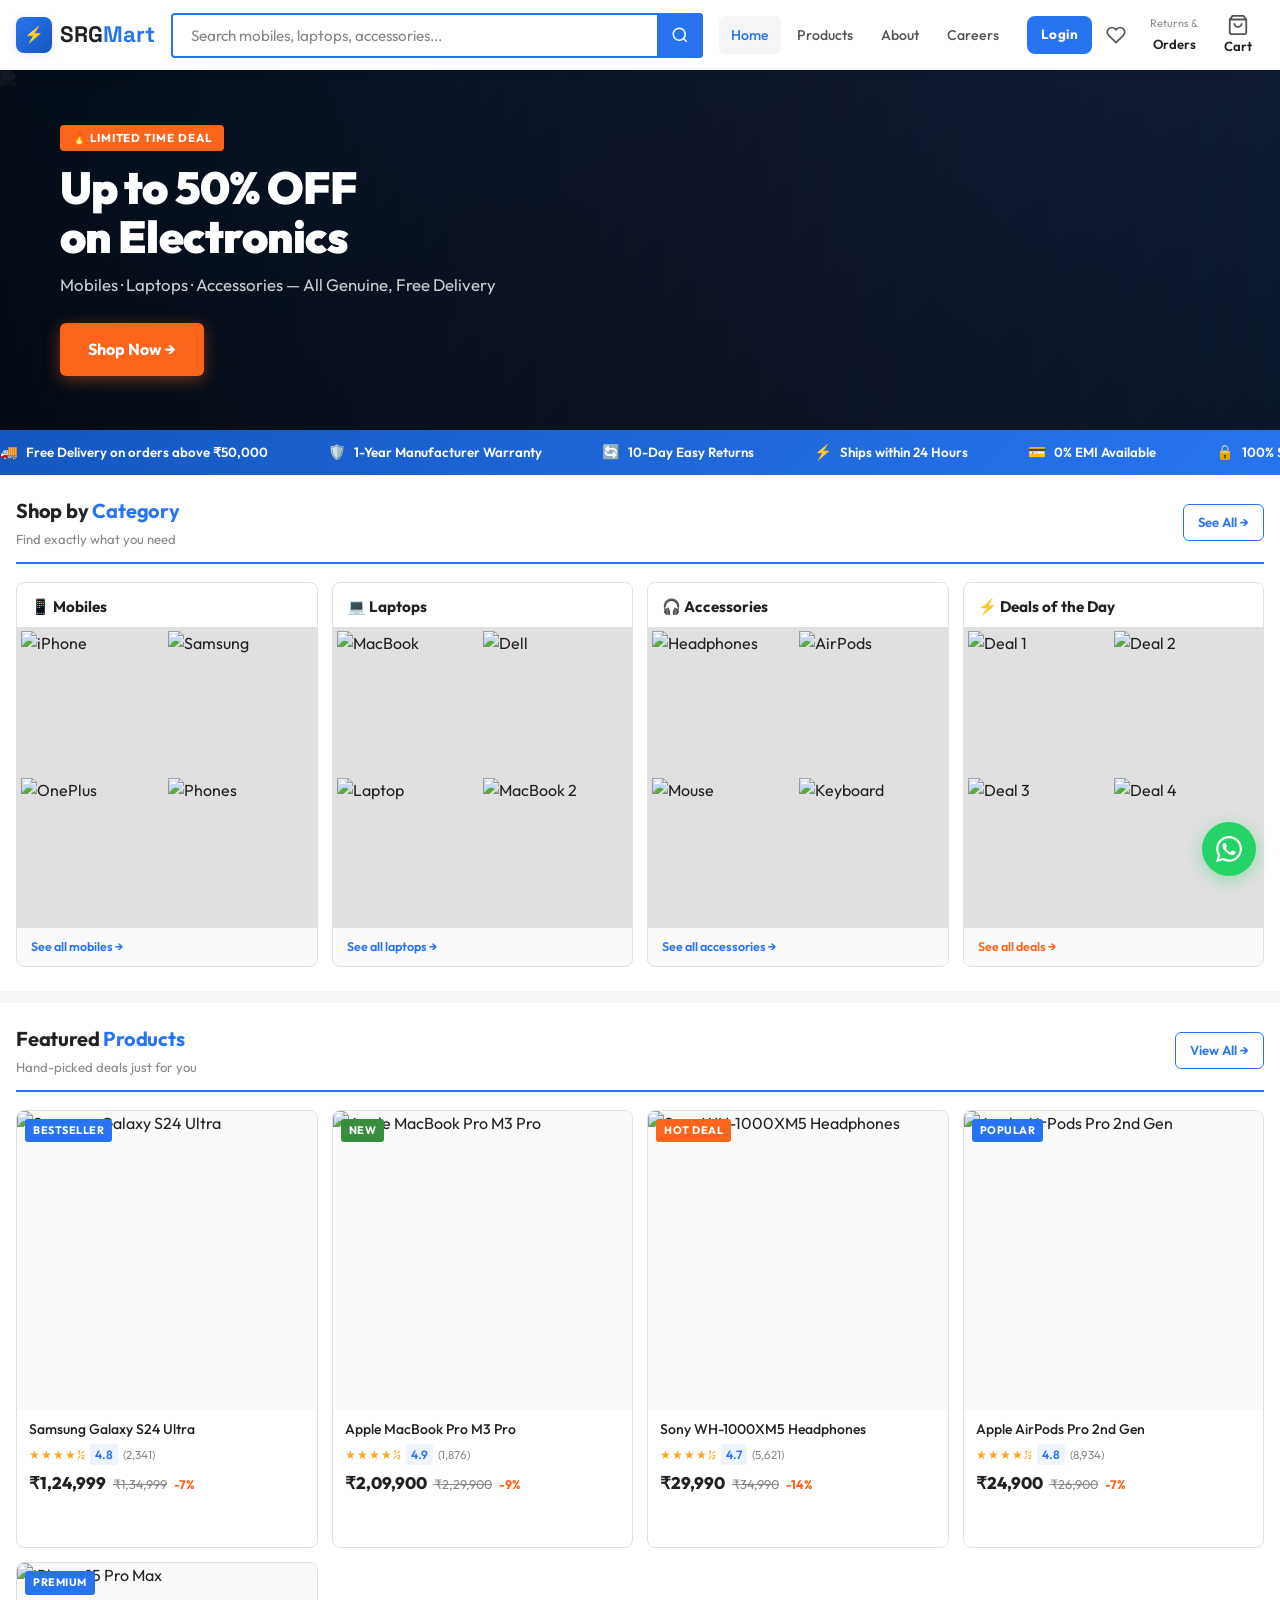
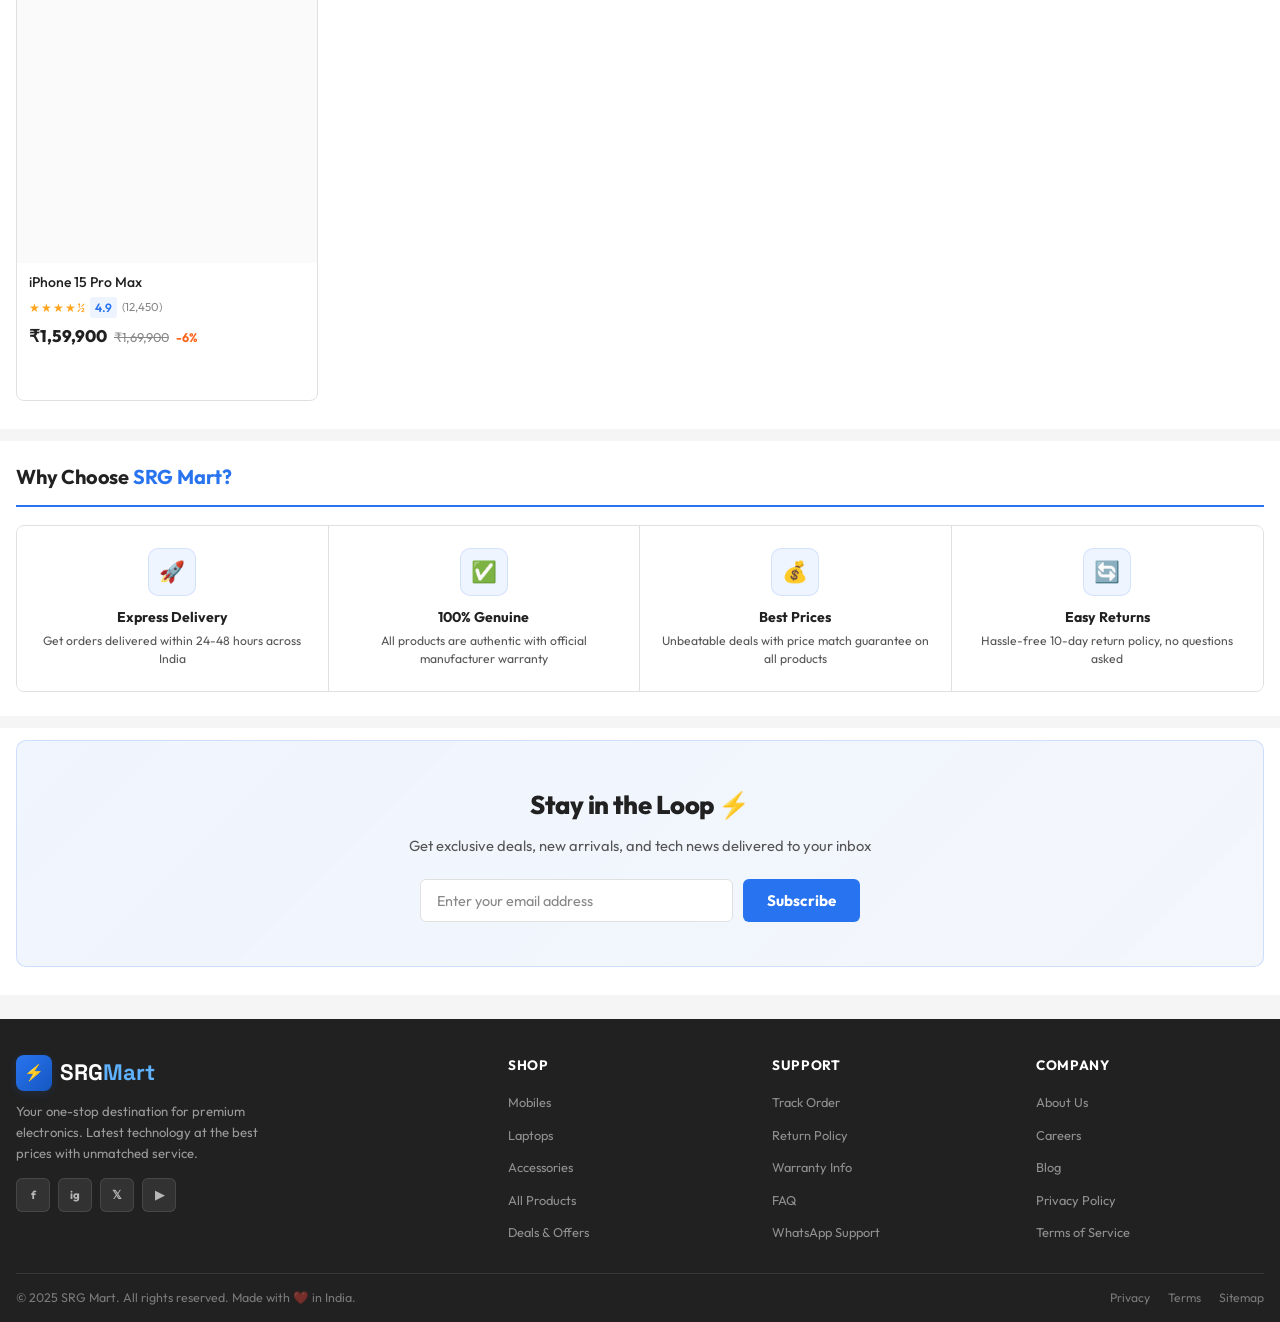
==== commit e6230d11: "updated all thin" ====
--- a/index.html
+++ b/index.html
@@ -317,14 +317,6 @@
       }
     });
 
-    function updateCartBadge() {
-      try {
-        const cart = JSON.parse(localStorage.getItem("srgmart_cart") || "[]");
-        const total = cart.reduce((s, i) => s + (i.qty || 1), 0);
-        const badge = document.getElementById("cart-count");
-        if (badge) badge.textContent = total;
-      } catch(e) {}
-    }
   </script>
 </body>
 </html>
--- a/css/style.css
+++ b/css/style.css
@@ -156,12 +156,142 @@
 .nav-link:hover, .nav-link.active { color: var(--text-primary); background: var(--bg-secondary); }
 .nav-link.active { color: var(--accent); }
 
+.mobile-user-links { display: none; }
+
 .nav-actions {
   display: flex;
   align-items: center;
   gap: 4px;
   margin-left: auto;
   flex-shrink: 0;
+}
+
+.admin-actions {
+  position: relative;
+  display: flex;
+  align-items: center;
+}
+
+.admin-btn {
+  display: inline-flex;
+  align-items: center;
+  justify-content: center;
+  min-height: 38px;
+  padding: 0 14px;
+  border-radius: 8px;
+  font-size: 0.84rem;
+  font-weight: 700;
+  letter-spacing: 0.01em;
+  transition: var(--transition);
+}
+
+.admin-login-btn {
+  background: var(--accent);
+  color: #fff;
+}
+.admin-login-btn:hover {
+  background: var(--accent-hover);
+  box-shadow: var(--shadow-accent);
+}
+
+.admin-dashboard-btn {
+  background: rgba(40,116,240,0.08);
+  color: var(--accent);
+  border: 1px solid rgba(40,116,240,0.2);
+  margin-right: 8px;
+}
+.admin-dashboard-btn:hover {
+  background: rgba(40,116,240,0.14);
+}
+
+.user-avatar {
+  width: 38px;
+  height: 38px;
+  border-radius: 50%;
+  background: linear-gradient(135deg, var(--accent), var(--accent-dark));
+  color: #fff;
+  display: flex;
+  align-items: center;
+  justify-content: center;
+  font-size: 0.9rem;
+  font-weight: 700;
+  box-shadow: 0 6px 16px rgba(40,116,240,0.3);
+  cursor: pointer;
+  border: 2px solid #fff;
+  transition: transform var(--transition), box-shadow var(--transition);
+}
+.user-avatar:hover {
+  transform: translateY(-1px);
+  box-shadow: 0 10px 20px rgba(40,116,240,0.33);
+}
+
+.user-menu {
+  position: absolute;
+  top: calc(100% + 10px);
+  right: 0;
+  width: 250px;
+  background: #fff;
+  border: 1px solid var(--border);
+  border-radius: 12px;
+  padding: 10px;
+  box-shadow: 0 16px 34px rgba(0,0,0,0.14);
+  z-index: 1400;
+}
+
+.user-menu::before {
+  content: "";
+  position: absolute;
+  top: -6px;
+  right: 14px;
+  width: 12px;
+  height: 12px;
+  background: #fff;
+  border-top: 1px solid var(--border);
+  border-left: 1px solid var(--border);
+  transform: rotate(45deg);
+}
+
+.user-menu-email {
+  font-size: 0.78rem;
+  color: var(--text-secondary);
+  background: var(--bg-secondary);
+  border: 1px solid var(--border);
+  border-radius: 8px;
+  padding: 7px 9px;
+  margin-bottom: 7px;
+  line-height: 1.35;
+  word-break: break-word;
+}
+
+.user-menu a {
+  display: block;
+  font-size: 0.84rem;
+  font-weight: 600;
+  color: var(--text-primary);
+  border-radius: 8px;
+  padding: 9px 10px;
+  transition: var(--transition);
+}
+.user-menu a:hover {
+  background: rgba(40,116,240,0.08);
+  color: var(--accent);
+}
+
+.admin-logout-btn {
+  width: 100%;
+  margin-top: 8px;
+  padding: 10px;
+  border-radius: 8px;
+  background: #fff5f5;
+  border: 1px solid #ffd4d4;
+  color: var(--danger);
+  font-size: 0.83rem;
+  font-weight: 700;
+  transition: var(--transition);
+}
+.admin-logout-btn:hover {
+  background: #ffe9e9;
+  border-color: #ffbcbc;
 }
 
 .nav-action-btn {
@@ -771,6 +901,14 @@
     box-shadow: var(--shadow);
     z-index: 999;
   }
+  .mobile-user-links {
+    display: flex;
+    flex-direction: column;
+    gap: 6px;
+    margin-top: 8px;
+    padding-top: 8px;
+    border-top: 1px solid var(--border);
+  }
   .mobile-menu-toggle { display: flex; }
   .products-grid { grid-template-columns: repeat(2, 1fr); }
   .categories-grid { grid-template-columns: repeat(2, 1fr); }
@@ -789,6 +927,9 @@
   .feature-card { border-right: none; border-bottom: 1px solid var(--border); }
   .feature-card:last-child { border-bottom: none; }
   .nav-action-btn { display: none; }
+  .admin-login-btn { min-height: 34px; padding: 0 11px; font-size: 0.78rem; }
+  .user-avatar { width: 34px; height: 34px; font-size: 0.8rem; }
+  .user-menu { width: 220px; right: -6px; }
   .newsletter-form { flex-direction: column; }
   .footer-grid { grid-template-columns: 1fr; }
   .hero-banner { height: 220px; }
